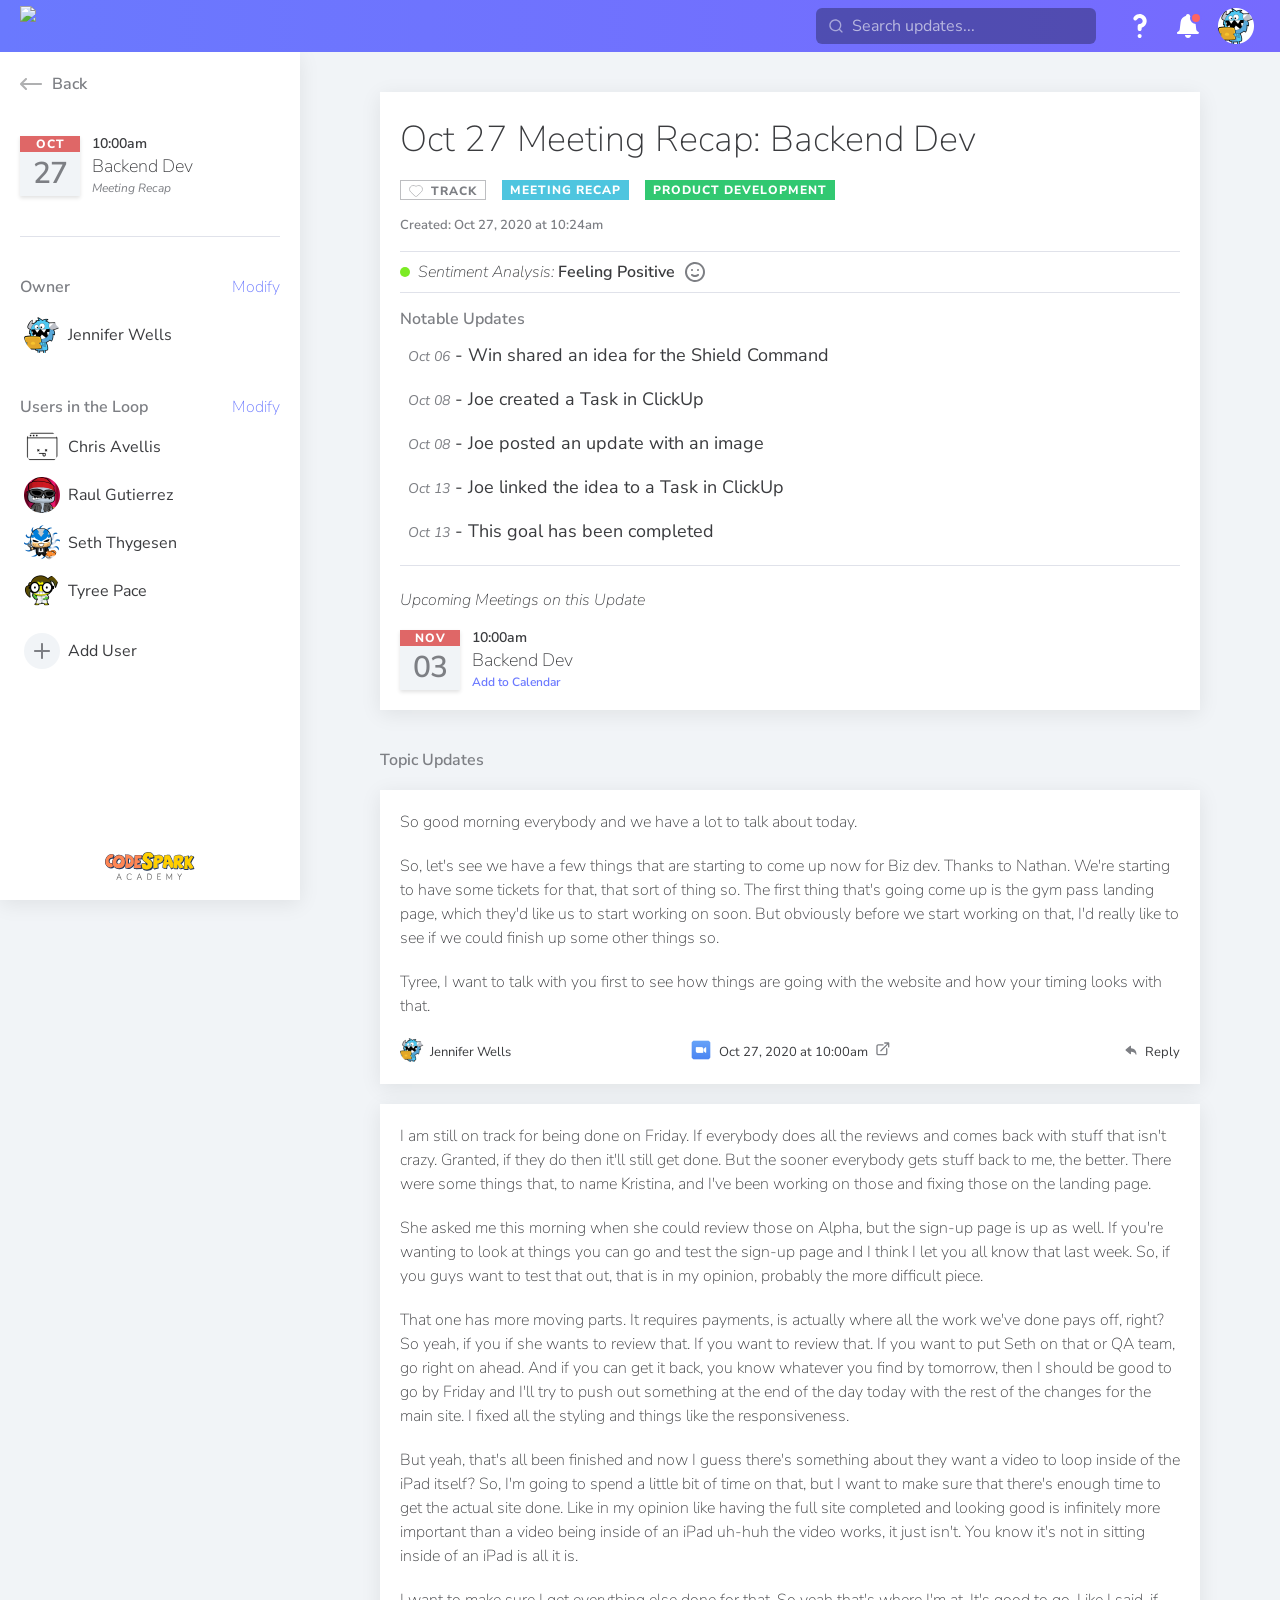
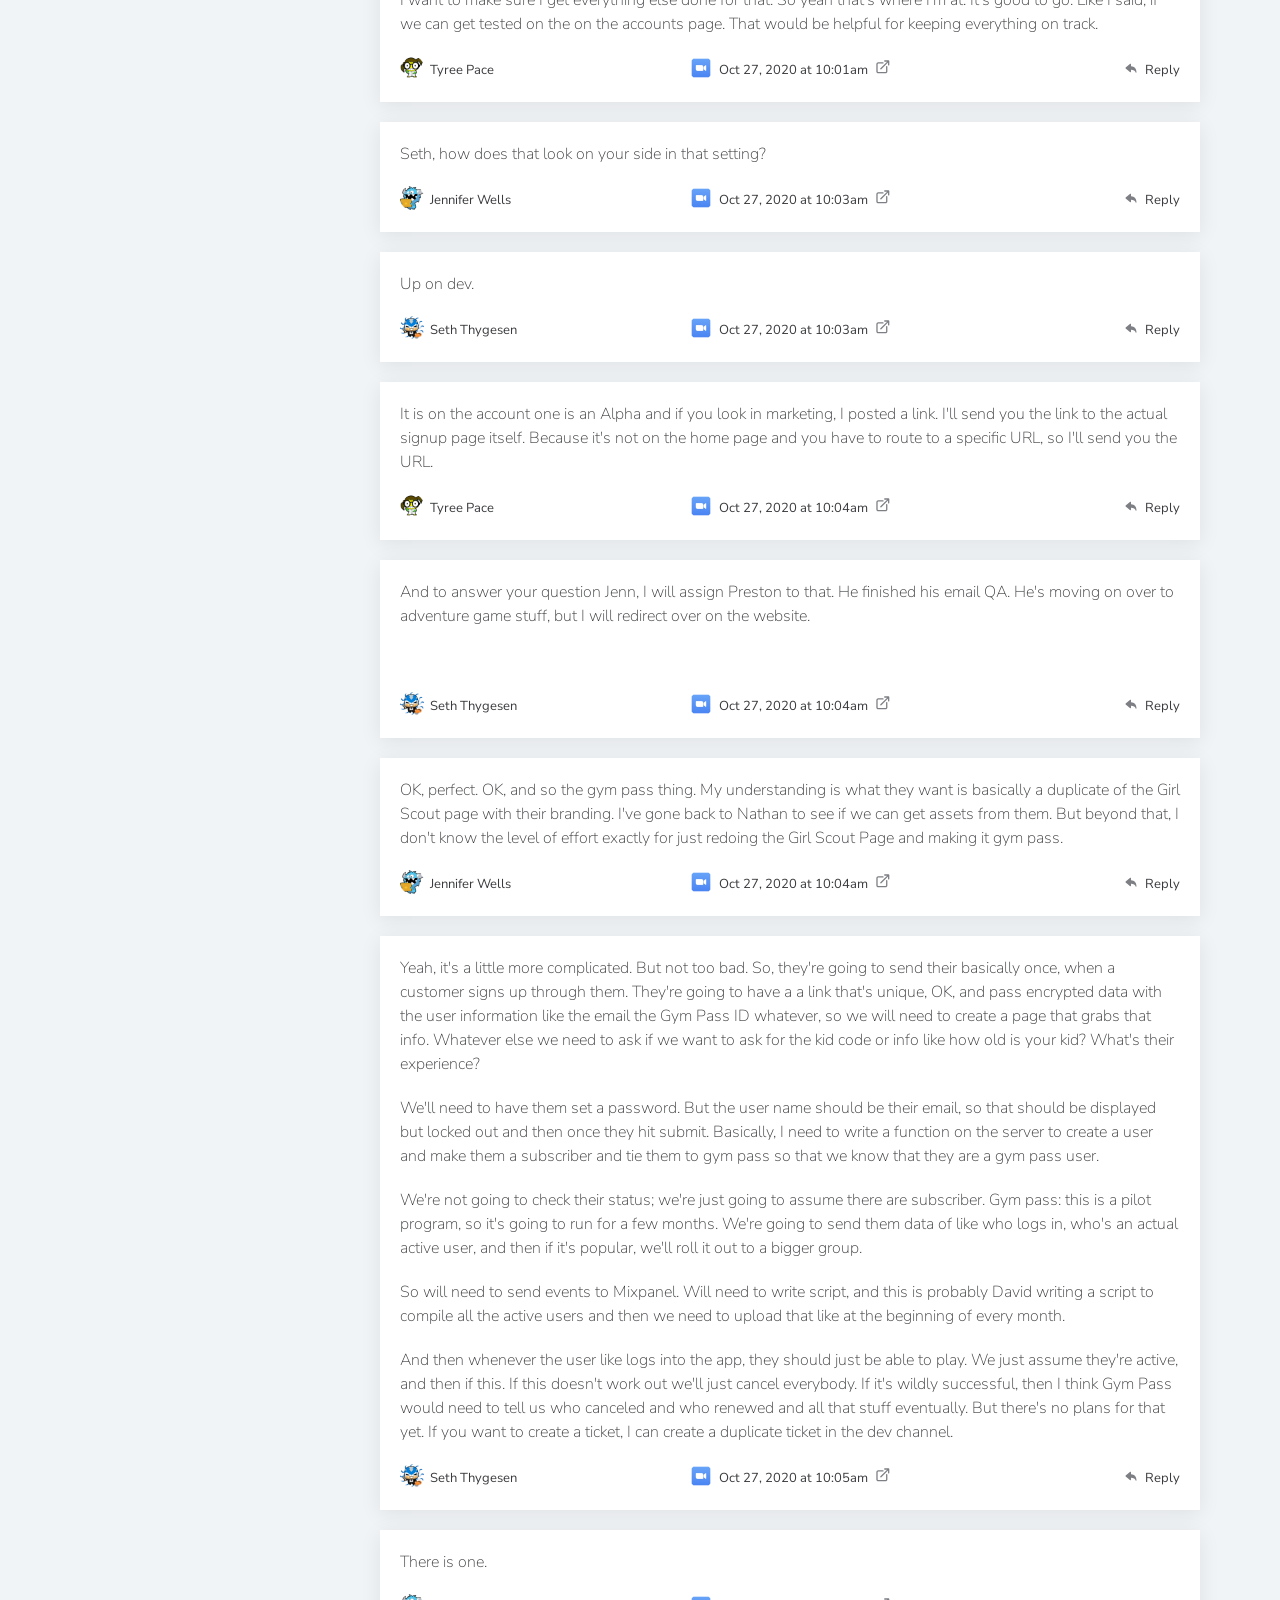
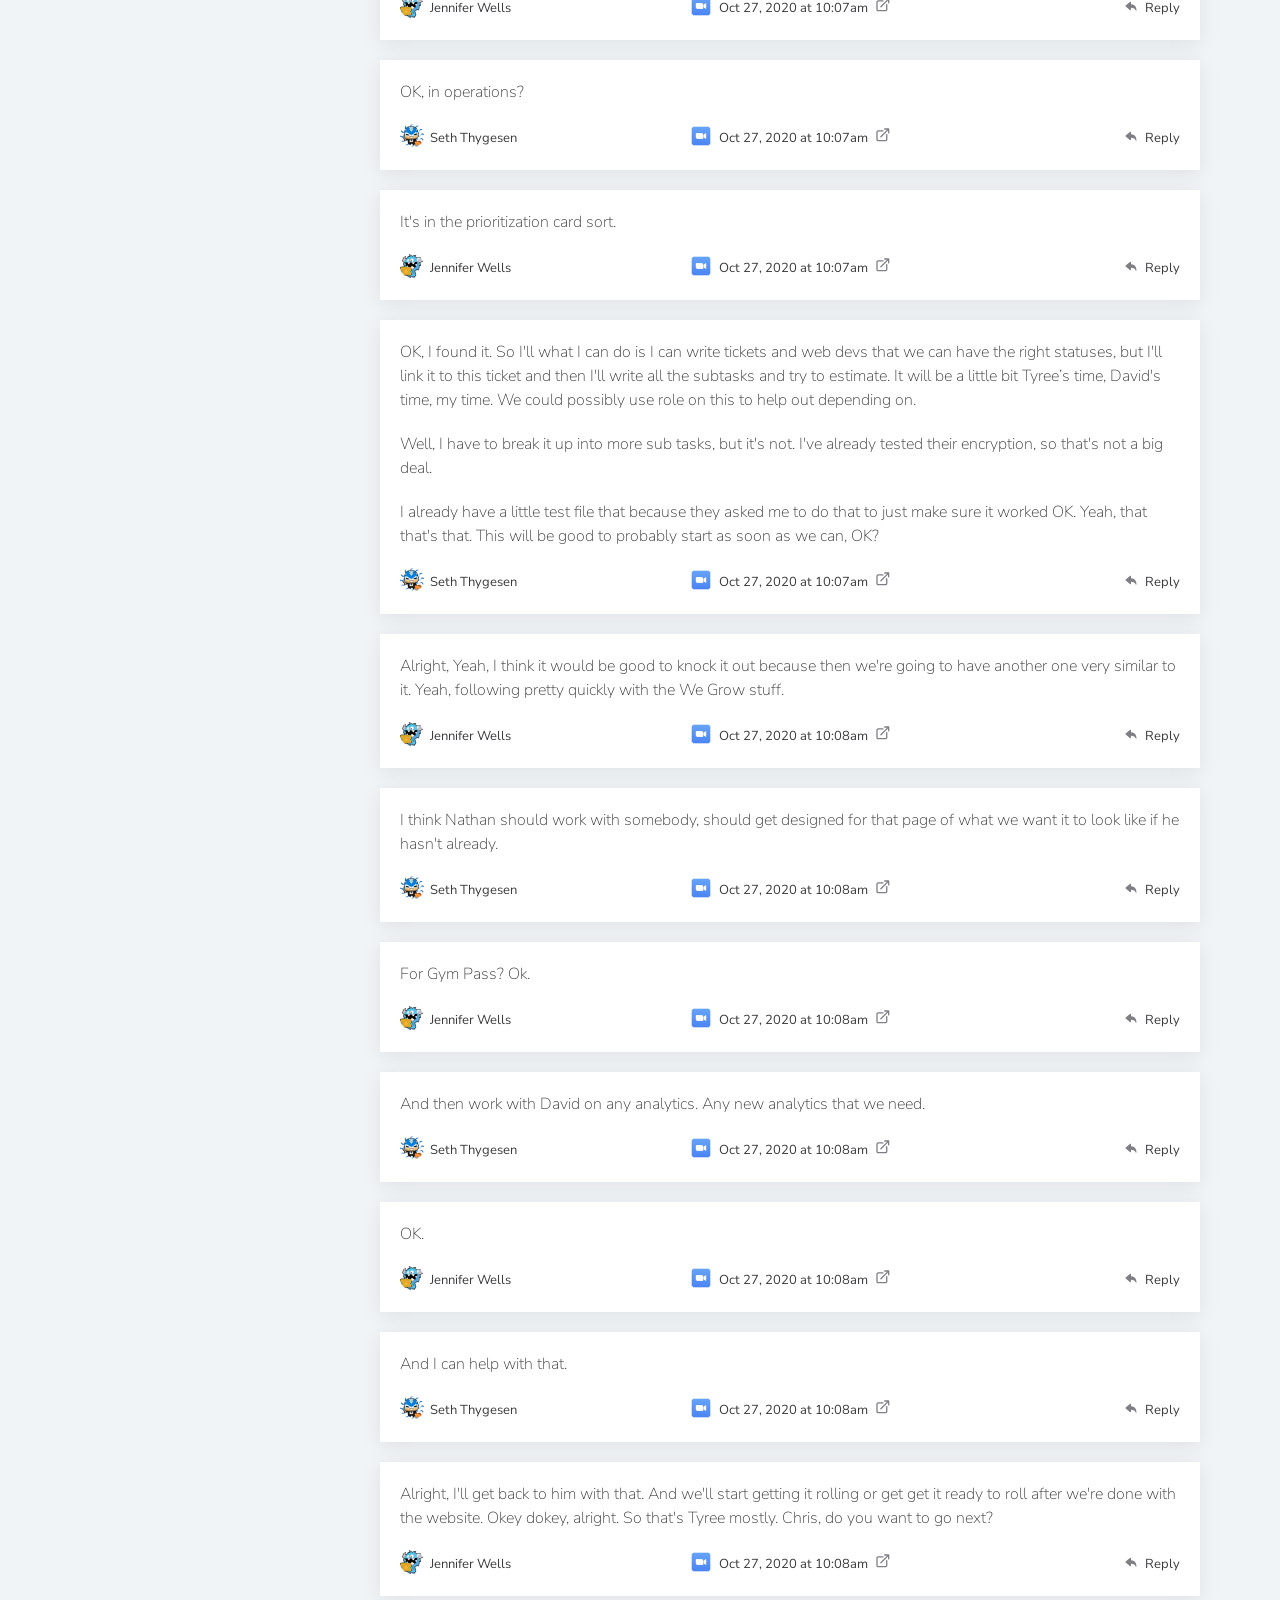
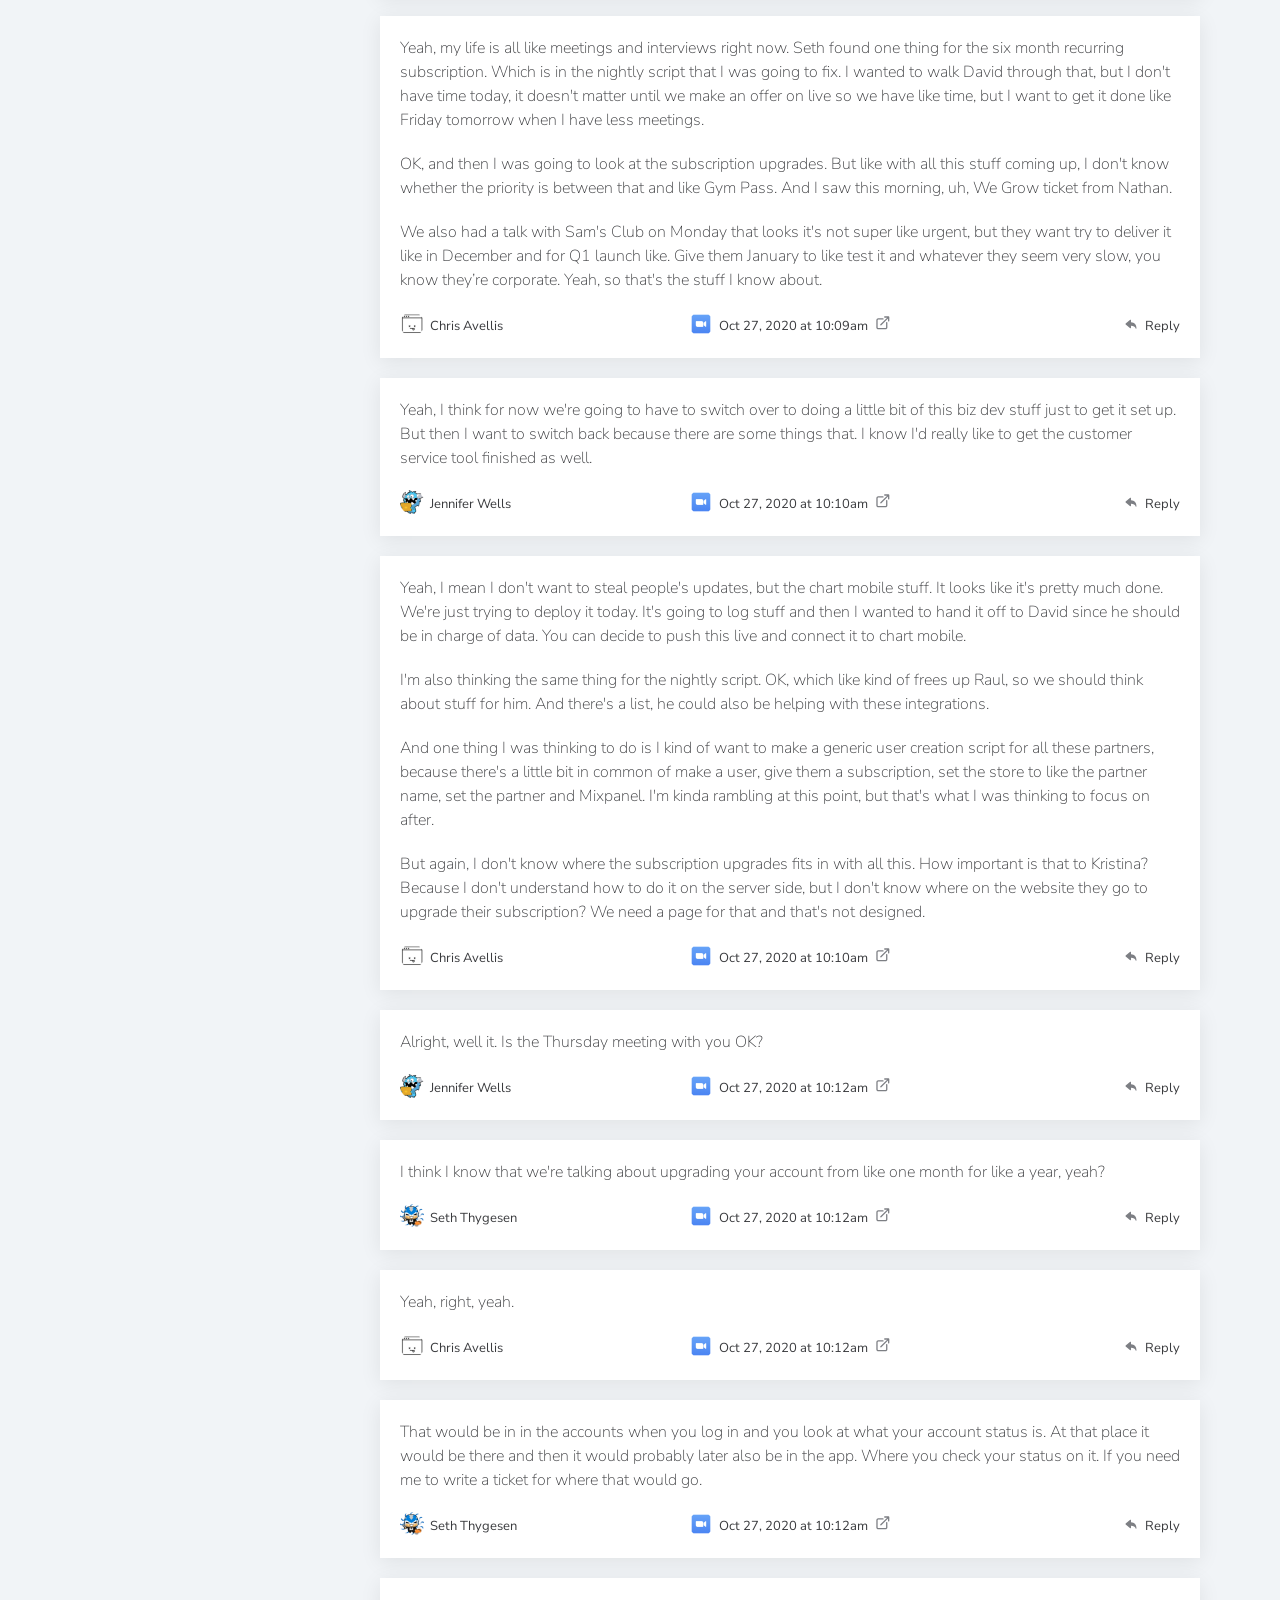
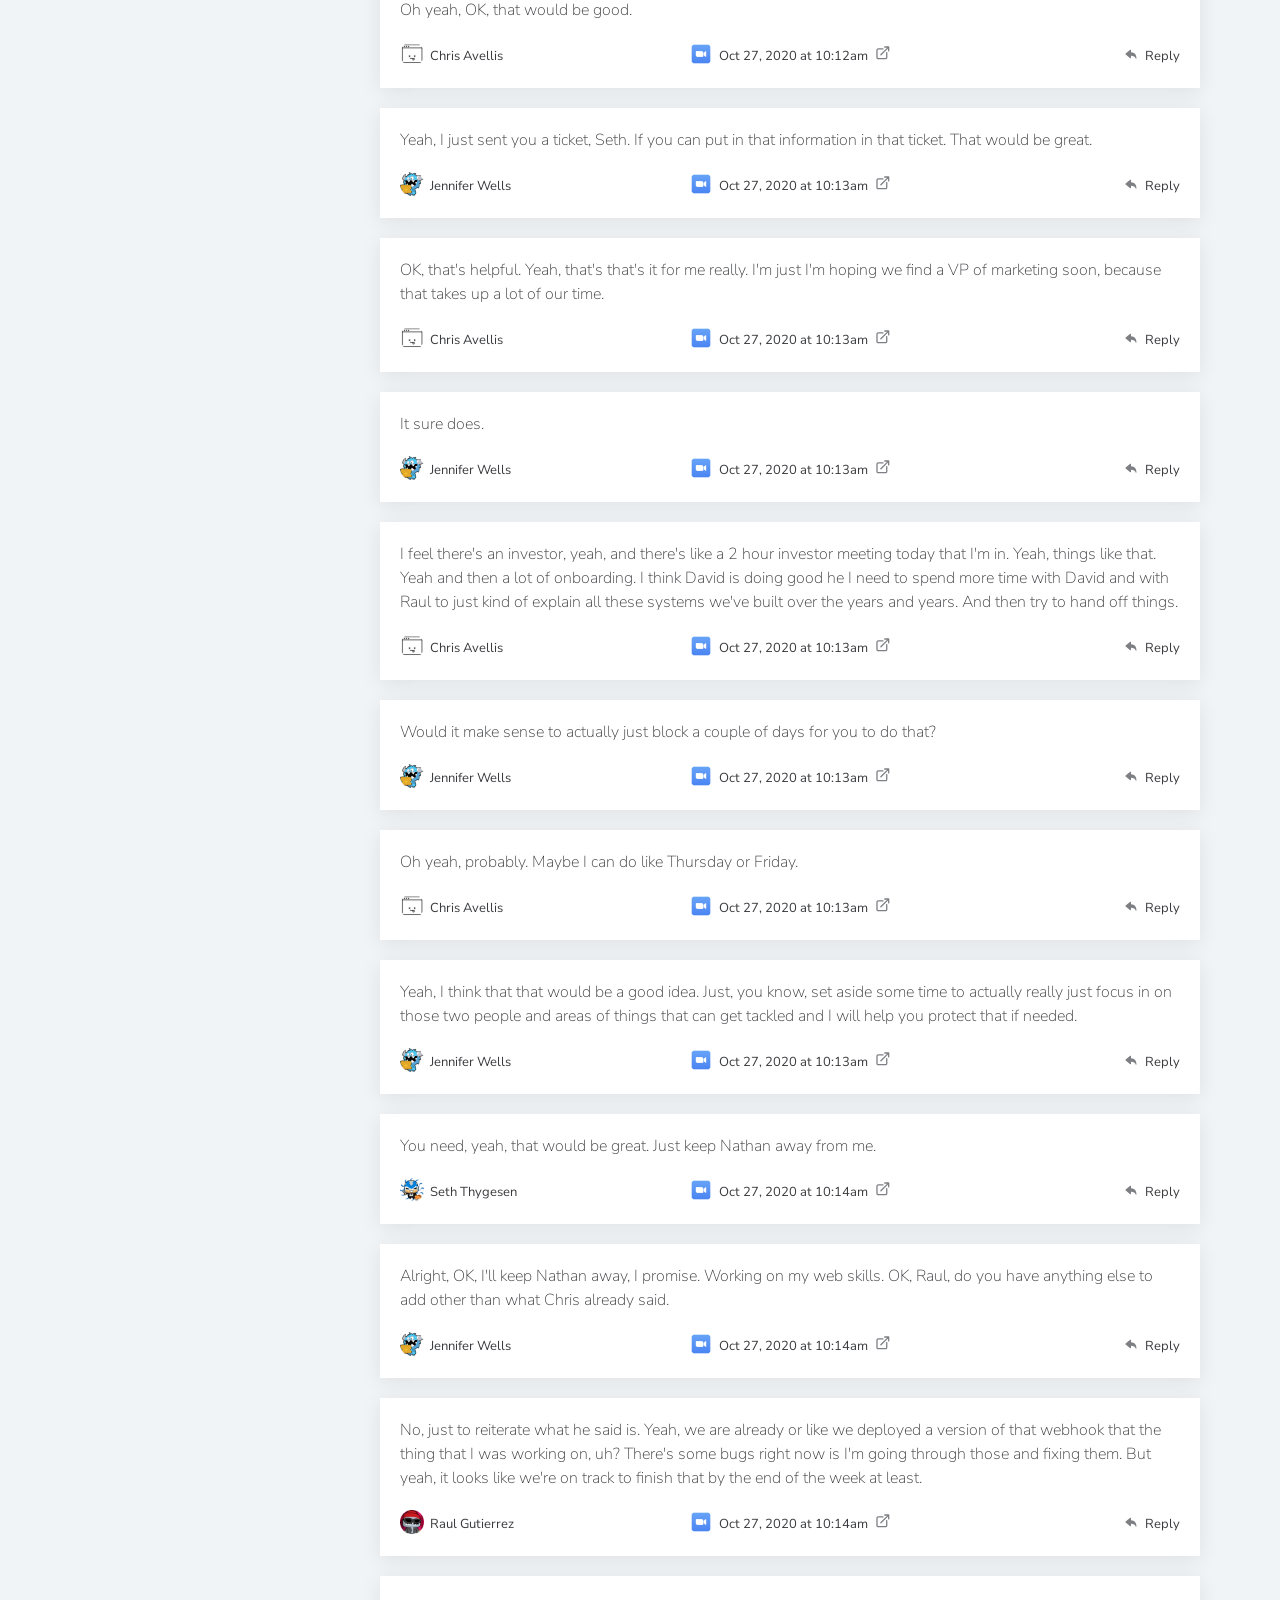
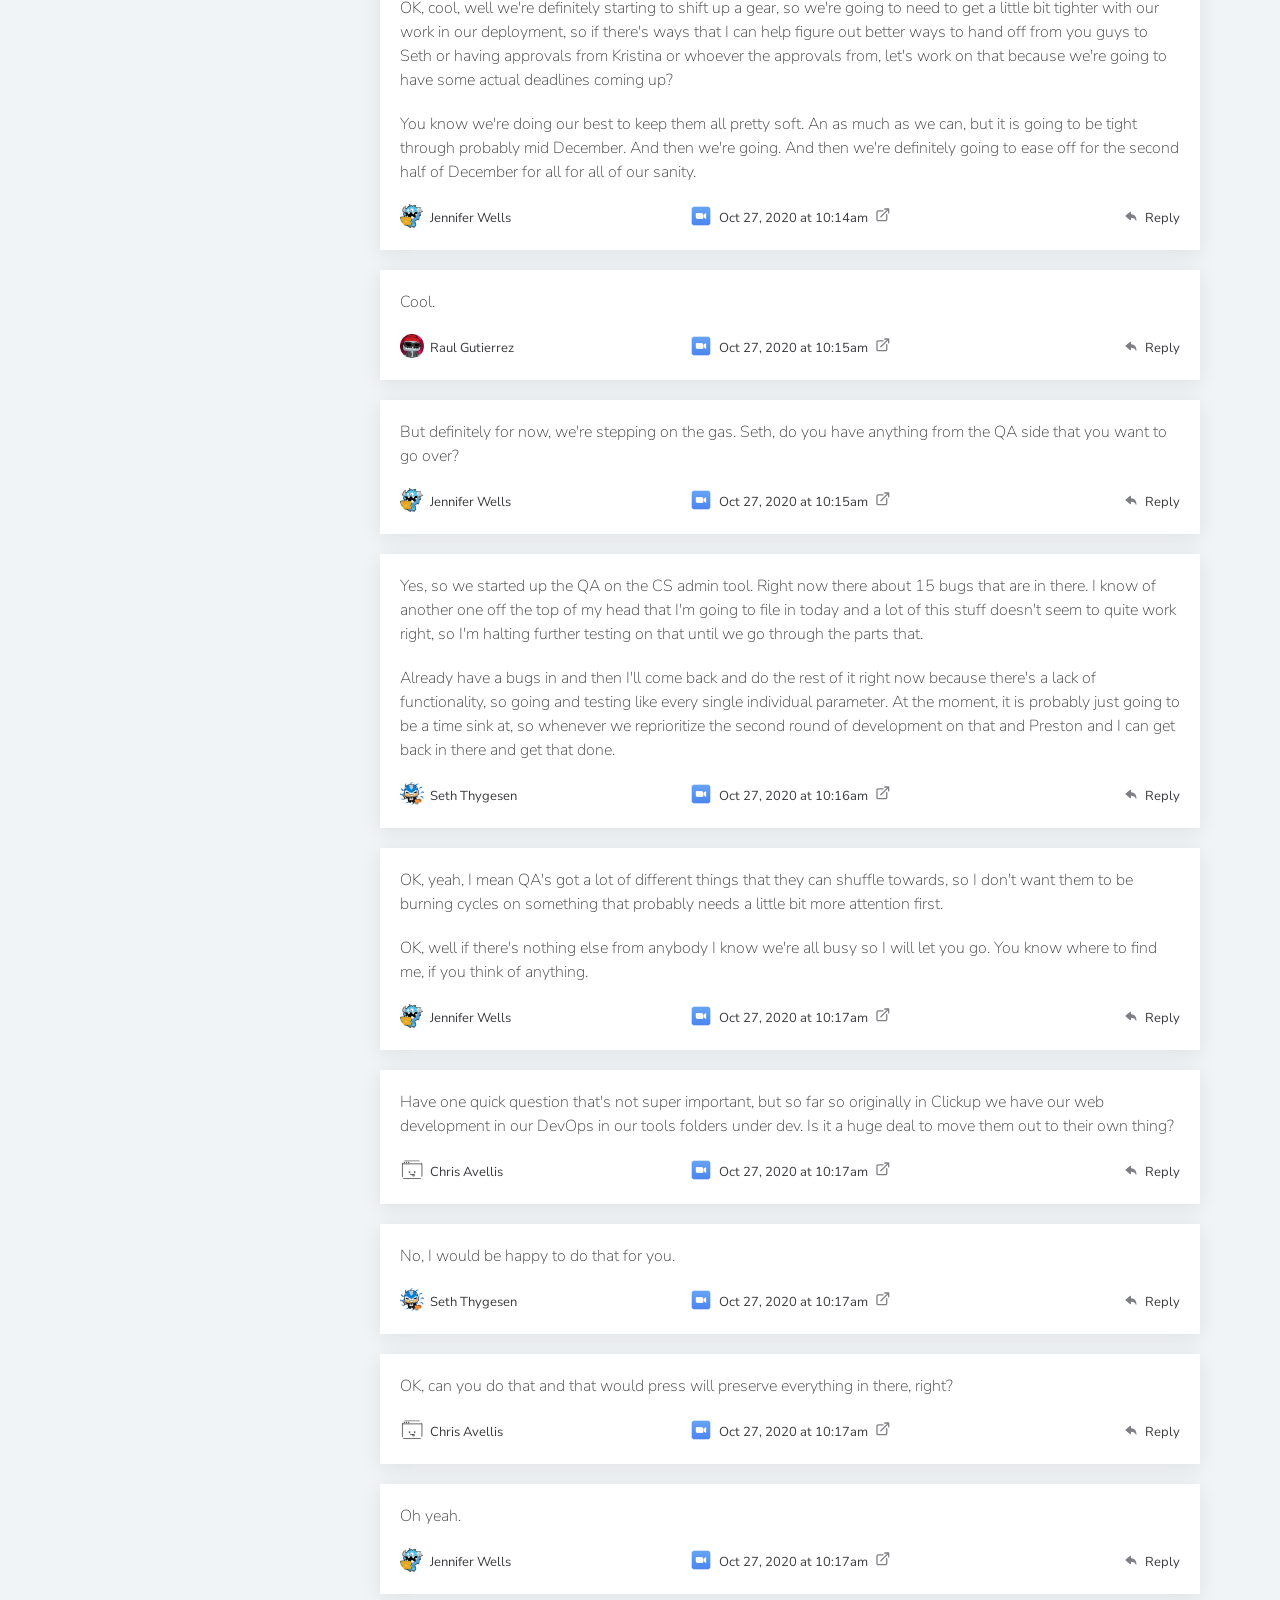
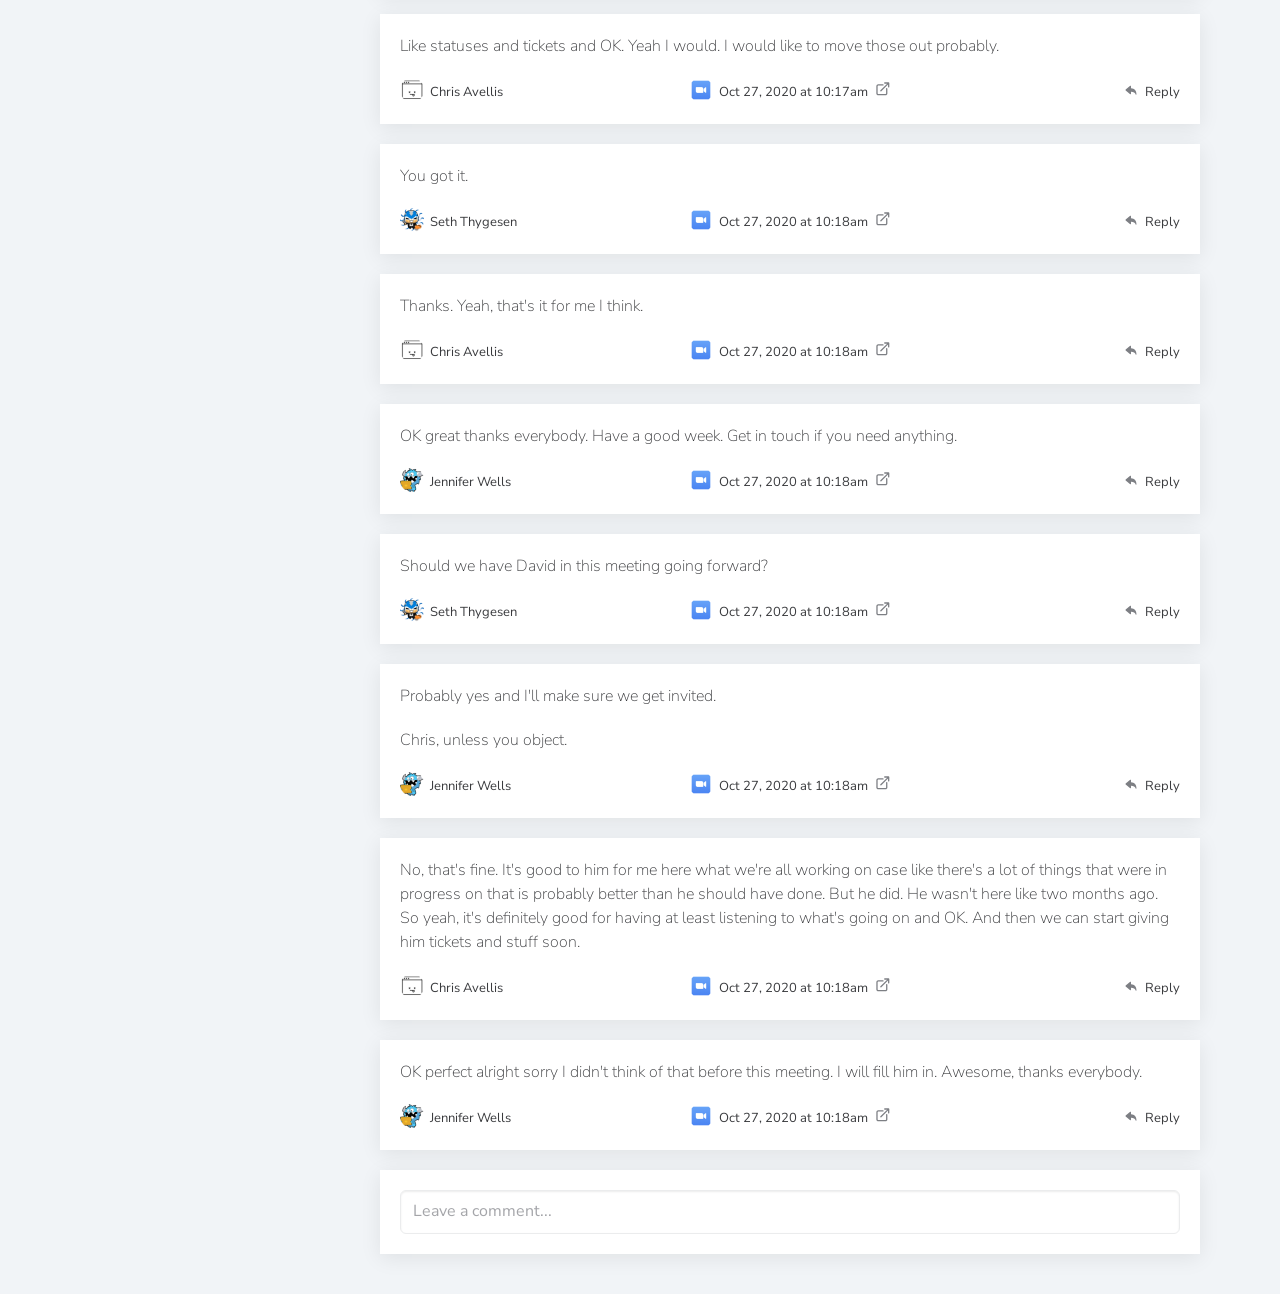
==== index.html @ d69ade89 "Fix index" ====
<!DOCTYPE html>
<html>
<head>
	<title>Update.AI</title>
	<link href="https://fonts.googleapis.com/css2?family=Nunito+Sans:ital,wght@0,200;0,600;0,800;1,200;1,600;1,800&display=swap" rel="stylesheet">
	<link rel="stylesheet" type="text/css" href="base/style.css">
</head>
<body>
	<header class="masthead">
		<img src="assets/images/UpdateAI-logo.svg" class="logo">
		<div>
			<input type="" name="Search" placeholder="Search updates...">
			<ul>
				<li><a href="" title="Help"><img src="assets/images/header-icon-question.svg" alt="Help"></a></li>
				<li><a href="" title="Notifications"><img src="assets/images/header-icon-bell.svg" alt="Notifications"></a></li>
				<li><a href="" title="My Account"><img src="assets/images/avatar-JenniferWells.png" alt="My Account" width="36px"></a></li>
			</ul>
		</div>
	</header>
	<aside class="sidebar">
		<header>
			<a href="" title="Back" class="back-button">Back</a>
			<div class="sidebar-meeting">
				<div class="meeting-date">
					<div class="meeting-month">Oct</div>
					<div class="meeting-day">27</div>
				</div>
				<div class="meeting-details">
					<span>10:00am</span>
					<p>Backend Dev</p>
					<em>Meeting Recap</em>
				</div>
			</div>
		</header>
		<section>
			<h2>Owner <a href="" title="Modify" class="modify">Modify</a></h2>
			<ul>
				<li><a href="" title="View User Profile"><img src="assets/images/avatar-JenniferWells.png">Jennifer Wells</a></li>
			</ul>
		</section>
		<section>
			<h2>Users in the Loop <a href="" title="Modify" class="modify">Modify</a></h2>
			<ul>
				<li><a href="" title="View User Profile"><img src="assets/images/avatar-ChrisAvellis.png">Chris Avellis</a></li>
				<li><a href="" title="View User Profile"><img src="assets/images/avatar-RaulGutierrez.png">Raul Gutierrez</a></li>
				<li><a href="" title="View User Profile"><img src="assets/images/avatar-SethThygesen.png">Seth Thygesen</a></li>
				<li><a href="" title="View User Profile"><img src="assets/images/avatar-TyreePace.png">Tyree Pace</a></li>
				<li><a href="" title="Add User" class="add-user"><img src="assets/images/icon-addUser.svg">Add User</a></li>
			</ul>
		</section>
		<img src="assets/images/logo-codespark.svg" class="branding">
	</aside>
	<content class="body">
		<section class="summary">
			<h1>Oct 27 Meeting Recap: Backend Dev</h1>
			<ul class="tags">
				<li><a href="" class="tag-track" title="Track this Update">Track</a></li>
				<li><a href="" class="tag-recap" title="Meeting Recap">Meeting Recap</a></li>
				<li><a href="" class="tag-product" title="Product Development">Product Development</a></li>
			</ul>
			<div class="post-time">
				<ul>
					<li>Created: Oct 27, 2020 at 10:24am</li>
				</ul>
			</div>
			<div class="sentiment">
				<p class="sentiment-positive"><em>Sentiment Analysis:</em> Feeling Positive <img src="assets/images/icon-positive.svg" alt="Positive"></p>
			</div>
			<ol class="summarized-list">
				<h2>Notable Updates</h2>
				<li><a href="" title="Jump to Update"><em>Oct 06</em> - Win shared an idea for the Shield Command</a></li>
				<li><a href="" title="Jump to Update"><em>Oct 08</em> - Joe created a Task in ClickUp</a></li>
				<li><a href="" title="Jump to Update"><em>Oct 08</em> - Joe posted an update with an image</a></li>
				<li><a href="" title="Jump to Update"><em>Oct 13</em> - Joe linked the idea to a Task in ClickUp</a></li>
				<li><a href="" title="Jump to Update"><em>Oct 13</em> - This goal has been completed</a></li>
			</ol>
			<div class="meetings">
				<h4>Upcoming Meetings on this Update</h4>
				<ol>
					<li>
						<div class="meeting-date">
							<div class="meeting-month">Nov</div>
							<div class="meeting-day">03</div>
						</div>
						<div class="meeting-details">
							<span>10:00am</span>
							<p>Backend Dev</p>
							<a href="" title="Add to Calendar">Add to Calendar</a>
						</div>
					</li>
				</ol>
			</div>
		</section>
		<section class="updates">
			<h2>Topic Updates</h2>
			<ol>
				<li>
					<p>So good morning everybody and we have a lot to talk about today.</p>
					<p>So, let's see we have a few things that are starting to come up now for Biz dev. Thanks to Nathan.  We're starting to have some tickets for that, that sort of thing so. The first thing that's going come up is the gym pass landing page, which they'd like us to start working on soon. But obviously before we start working on that, I'd really like to see if we could finish up some other things so.</p>
					<p>Tyree, I want to talk with you first to see how things are going with the website and how your timing looks with that.</p>
					<footer>
						<div class="left"><a href="" title="View Profile"><span class="footer-logo"><img src="assets/images/avatar-JenniferWells.png" alt="Avatar"></span>Jennifer Wells </a></div>
						<div class="center"><a href="" title="View Post" class="integration"><span class="footer-logo"><img src="assets/images/logo-zoom.png" alt="Zoom"></span>Oct 27, 2020 at 10:00am</a></div>
						<div class="right"><a href="" title="Reply to this Post"><span class="footer-logo"><img src="assets/images/icon-reply.svg"></span>Reply</a></div>
					</footer>
				</li>
				<li>
					<p>I am still on track for being done on Friday. If everybody does all the reviews and comes back with stuff that isn't crazy. Granted, if they do then it'll still get done. But the sooner everybody gets stuff back to me, the better. There were some things that, to name Kristina, and I've been working on those and fixing those on the landing page. </p>
					<p>She asked me this morning when she could review those on Alpha, but the sign-up page is up as well. If you're wanting to look at things you can go and test the sign-up page and I think I let you all know that last week. So, if you guys want to test that out, that is in my opinion, probably the more difficult piece.</p>
					<p>That one has more moving parts. It requires payments, is actually where all the work we've done pays off, right? So yeah, if you if she wants to review that. If you want to review that. If you want to put Seth on that or QA team, go right on ahead. And if you can get it back, you know whatever you find by tomorrow, then I should be good to go by Friday and I'll try to push out something at the end of the day today with the rest of the changes for the main site. I fixed all the styling and things like the responsiveness.</p>
					<p>But yeah, that's all been finished and now I guess there's something about they want a video to loop inside of the iPad itself? So, I'm going to spend a little bit of time on that, but I want to make sure that there's enough time to get the actual site done. Like in my opinion like having the full site completed and looking good is infinitely more important than a video being inside of an iPad uh-huh the video works, it just isn't. You know it's not in sitting inside of an iPad is all it is.</p>
					<p>I want to make sure I get everything else done for that. So yeah that's where I'm at. It's good to go. Like I said, if we can get tested on the on the accounts page. That would be helpful for keeping everything on track.</p>
					<footer>
						<div class="left"><a href="" title="View Profile"><span class="footer-logo"><img src="assets/images/avatar-TyreePace.png" alt="Avatar"></span>Tyree Pace</a></div>
						<div class="center"><a href="" title="View Post" class="integration"><span class="footer-logo"><img src="assets/images/logo-zoom.png" alt="Zoom"></span>Oct 27, 2020 at 10:01am</a></div>
						<div class="right"><a href="" title="Reply to this Post"><span class="footer-logo"><img src="assets/images/icon-reply.svg"></span>Reply</a></div>
					</footer>
				</li>
				<li>
					<p>Seth, how does that look on your side in that setting?</p>
					<footer>
						<div class="left"><a href="" title="View Profile"><span class="footer-logo"><img src="assets/images/avatar-JenniferWells.png" alt="Avatar"></span>Jennifer Wells</a></div>
						<div class="center"><a href="" title="View Post" class="integration"><span class="footer-logo"><img src="assets/images/logo-zoom.png" alt="Zoom"></span>Oct 27, 2020 at 10:03am</a></div>
						<div class="right"><a href="" title="Reply to this Post"><span class="footer-logo"><img src="assets/images/icon-reply.svg"></span>Reply</a></div>
					</footer>
				</li>
				<li>
					<p>Up on dev.</p>
					<footer>
						<div class="left"><a href="" title="View Profile"><span class="footer-logo"><img src="assets/images/avatar-SethThygesen.png" alt="Avatar"></span>Seth Thygesen</a></div>
						<div class="center"><a href="" title="View Post" class="integration"><span class="footer-logo"><img src="assets/images/logo-zoom.png" alt="Zoom"></span>Oct 27, 2020 at 10:03am</a></div>
						<div class="right"><a href="" title="Reply to this Post"><span class="footer-logo"><img src="assets/images/icon-reply.svg"></span>Reply</a></div>
					</footer>
				</li>
				<li>
					<p>It is on the account one is an Alpha and if you look in marketing, I posted a link. I'll send you the link to the actual signup page itself. Because it's not on the home page and you have to route to a specific URL, so I'll send you the URL.</p>
					<footer>
						<div class="left"><a href="" title="View Profile"><span class="footer-logo"><img src="assets/images/avatar-TyreePace.png" alt="Avatar"></span>Tyree Pace</a></div>
						<div class="center"><a href="" title="View Post" class="integration"><span class="footer-logo"><img src="assets/images/logo-zoom.png" alt="Zoom"></span>Oct 27, 2020 at 10:04am</a></div>
						<div class="right"><a href="" title="Reply to this Post"><span class="footer-logo"><img src="assets/images/icon-reply.svg"></span>Reply</a></div>
					</footer>
				</li>
				<li>
					<p>And to answer your question Jenn, I will assign Preston to that. He finished his email QA. He's moving on over to adventure game stuff, but I will redirect over on the website.</p>
					<p><a href="" title="Enlarge Image"><img src=""></a></p>
					<footer>
						<div class="left"><a href="" title="View Profile"><span class="footer-logo"><img src="assets/images/avatar-SethThygesen.png" alt="Avatar"></span>Seth Thygesen</a></div>
						<div class="center"><a href="" title="View Post" class="integration"><span class="footer-logo"><img src="assets/images/logo-zoom.png" alt="Zoom"></span>Oct 27, 2020 at 10:04am</a></div>
						<div class="right"><a href="" title="Reply to this Post"><span class="footer-logo"><img src="assets/images/icon-reply.svg"></span>Reply</a></div>
					</footer>
				</li>
				<li>
					<p>OK, perfect. OK, and so the gym pass thing. My understanding is what they want is basically a duplicate of the Girl Scout page with their branding. I've gone back to Nathan to see if we can get assets from them. But beyond that, I don't know the level of effort exactly for just redoing the Girl Scout Page and making it gym pass.</p>
					<footer>
						<div class="left"><a href="" title="View Profile"><span class="footer-logo"><img src="assets/images/avatar-JenniferWells.png" alt="Avatar"></span>Jennifer Wells</a></div>
						<div class="center"><a href="" title="View Post" class="integration"><span class="footer-logo"><img src="assets/images/logo-zoom.png" alt="Zoom"></span>Oct 27, 2020 at 10:04am</a></div>
						<div class="right"><a href="" title="Reply to this Post"><span class="footer-logo"><img src="assets/images/icon-reply.svg"></span>Reply</a></div>
					</footer>
				</li>
				<li>
					<p>Yeah, it's a little more complicated. But not too bad. So, they're going to send their basically once, when a customer signs up through them. They're going to have a a link that's unique, OK, and pass encrypted data with the user information like the email the Gym Pass ID whatever, so we will need to create a page that grabs that info. Whatever else we need to ask if we want to ask for the kid code or info like how old is your kid? What's their experience?</p>
					<p>We'll need to have them set a password. But the user name should be their email, so that should be displayed but locked out and then once they hit submit. Basically, I need to write a function on the server to create a user and make them a subscriber and tie them to gym pass so that we know that they are a gym pass user.</p>
					<p>We're not going to check their status; we're just going to assume there are subscriber. Gym pass: this is a pilot program, so it's going to run for a few months. We're going to send them data of like who logs in, who's an actual active user, and then if it's popular, we'll roll it out to a bigger group.</p>
					<p>So will need to send events to Mixpanel. Will need to write script, and this is probably David writing a script to compile all the active users and then we need to upload that like at the beginning of every month.</p>
					<p>And then whenever the user like logs into the app, they should just be able to play. We just assume they're active, and then if this. If this doesn't work out we'll just cancel everybody. If it's wildly successful, then I think Gym Pass would need to tell us who canceled and who renewed and all that stuff eventually. But there's no plans for that yet. If you want to create a ticket, I can create a duplicate ticket in the dev channel.</p>
					<footer>
						<div class="left"><a href="" title="View Profile"><span class="footer-logo"><img src="assets/images/avatar-SethThygesen.png" alt="Avatar"></span>Seth Thygesen</a></div>
						<div class="center"><a href="" title="View Post" class="integration"><span class="footer-logo"><img src="assets/images/logo-zoom.png" alt="Zoom"></span>Oct 27, 2020 at 10:05am</a></div>
						<div class="right"><a href="" title="Reply to this Post"><span class="footer-logo"><img src="assets/images/icon-reply.svg"></span>Reply</a></div>
					</footer>
				</li>
				<li>
					<p>There is one.</p>
					<footer>
						<div class="left"><a href="" title="View Profile"><span class="footer-logo"><img src="assets/images/avatar-JenniferWells.png" alt="Avatar"></span>Jennifer Wells</a></div>
						<div class="center"><a href="" title="View Post" class="integration"><span class="footer-logo"><img src="assets/images/logo-zoom.png" alt="Zoom"></span>Oct 27, 2020 at 10:07am</a></div>
						<div class="right"><a href="" title="Reply to this Post"><span class="footer-logo"><img src="assets/images/icon-reply.svg"></span>Reply</a></div>
					</footer>
				</li>
				<li>
					<p>OK, in operations?</p>
					<footer>
						<div class="left"><a href="" title="View Profile"><span class="footer-logo"><img src="assets/images/avatar-SethThygesen.png" alt="Avatar"></span>Seth Thygesen</a></div>
						<div class="center"><a href="" title="View Post" class="integration"><span class="footer-logo"><img src="assets/images/logo-zoom.png" alt="Zoom"></span>Oct 27, 2020 at 10:07am</a></div>
						<div class="right"><a href="" title="Reply to this Post"><span class="footer-logo"><img src="assets/images/icon-reply.svg"></span>Reply</a></div>
					</footer>
				</li>
				<li>
					<p>It's in the prioritization card sort.</p>
					<footer>
						<div class="left"><a href="" title="View Profile"><span class="footer-logo"><img src="assets/images/avatar-JenniferWells.png" alt="Avatar"></span>Jennifer Wells</a></div>
						<div class="center"><a href="" title="View Post" class="integration"><span class="footer-logo"><img src="assets/images/logo-zoom.png" alt="Zoom"></span>Oct 27, 2020 at 10:07am</a></div>
						<div class="right"><a href="" title="Reply to this Post"><span class="footer-logo"><img src="assets/images/icon-reply.svg"></span>Reply</a></div>
					</footer>
				</li>
				<li>
					<p>OK, I found it. So I'll what I can do is I can write tickets and web devs that we can have the right statuses, but I'll link it to this ticket and then I'll write all the subtasks and try to estimate. It will be a little bit Tyree’s time, David's time, my time. We could possibly use role on this to help out depending on.</p>
					<p>Well, I have to break it up into more sub tasks, but it's not. I've already tested their encryption, so that's not a big deal.</p>
					<p>I already have a little test file that because they asked me to do that to just make sure it worked OK. Yeah, that that's that. This will be good to probably start as soon as we can, OK?</p>
					<footer>
						<div class="left"><a href="" title="View Profile"><span class="footer-logo"><img src="assets/images/avatar-SethThygesen.png" alt="Avatar"></span>Seth Thygesen</a></div>
						<div class="center"><a href="" title="View Post" class="integration"><span class="footer-logo"><img src="assets/images/logo-zoom.png" alt="Zoom"></span>Oct 27, 2020 at 10:07am</a></div>
						<div class="right"><a href="" title="Reply to this Post"><span class="footer-logo"><img src="assets/images/icon-reply.svg"></span>Reply</a></div>
					</footer>
				</li>
				<li>
					<p>Alright, Yeah, I think it would be good to knock it out because then we're going to have another one very similar to it. Yeah, following pretty quickly with the We Grow stuff.</p>
					<footer>
						<div class="left"><a href="" title="View Profile"><span class="footer-logo"><img src="assets/images/avatar-JenniferWells.png" alt="Avatar"></span>Jennifer Wells</a></div>
						<div class="center"><a href="" title="View Post" class="integration"><span class="footer-logo"><img src="assets/images/logo-zoom.png" alt="Zoom"></span>Oct 27, 2020 at 10:08am</a></div>
						<div class="right"><a href="" title="Reply to this Post"><span class="footer-logo"><img src="assets/images/icon-reply.svg"></span>Reply</a></div>
					</footer>
				</li>
				<li>
					<p>I think Nathan should work with somebody, should get designed for that page of what we want it to look like if he hasn't already.</p>
					<footer>
						<div class="left"><a href="" title="View Profile"><span class="footer-logo"><img src="assets/images/avatar-SethThygesen.png" alt="Avatar"></span>Seth Thygesen</a></div>
						<div class="center"><a href="" title="View Post" class="integration"><span class="footer-logo"><img src="assets/images/logo-zoom.png" alt="Zoom"></span>Oct 27, 2020 at 10:08am</a></div>
						<div class="right"><a href="" title="Reply to this Post"><span class="footer-logo"><img src="assets/images/icon-reply.svg"></span>Reply</a></div>
					</footer>
				</li>
				<li>
					<p>For Gym Pass? Ok.</p>
					<footer>
						<div class="left"><a href="" title="View Profile"><span class="footer-logo"><img src="assets/images/avatar-JenniferWells.png" alt="Avatar"></span>Jennifer Wells</a></div>
						<div class="center"><a href="" title="View Post" class="integration"><span class="footer-logo"><img src="assets/images/logo-zoom.png" alt="Zoom"></span>Oct 27, 2020 at 10:08am</a></div>
						<div class="right"><a href="" title="Reply to this Post"><span class="footer-logo"><img src="assets/images/icon-reply.svg"></span>Reply</a></div>
					</footer>
				</li>
				<li>
					<p>And then work with David on any analytics. Any new analytics that we need.</p>
					<footer>
						<div class="left"><a href="" title="View Profile"><span class="footer-logo"><img src="assets/images/avatar-SethThygesen.png" alt="Avatar"></span>Seth Thygesen</a></div>
						<div class="center"><a href="" title="View Post" class="integration"><span class="footer-logo"><img src="assets/images/logo-zoom.png" alt="Zoom"></span>Oct 27, 2020 at 10:08am</a></div>
						<div class="right"><a href="" title="Reply to this Post"><span class="footer-logo"><img src="assets/images/icon-reply.svg"></span>Reply</a></div>
					</footer>
				</li>
				<li>
					<p>OK.</p>
					<footer>
						<div class="left"><a href="" title="View Profile"><span class="footer-logo"><img src="assets/images/avatar-JenniferWells.png" alt="Avatar"></span>Jennifer Wells</a></div>
						<div class="center"><a href="" title="View Post" class="integration"><span class="footer-logo"><img src="assets/images/logo-zoom.png" alt="Zoom"></span>Oct 27, 2020 at 10:08am</a></div>
						<div class="right"><a href="" title="Reply to this Post"><span class="footer-logo"><img src="assets/images/icon-reply.svg"></span>Reply</a></div>
					</footer>
				</li>
				<li>
					<p>And I can help with that.</p>
					<footer>
						<div class="left"><a href="" title="View Profile"><span class="footer-logo"><img src="assets/images/avatar-SethThygesen.png" alt="Avatar"></span>Seth Thygesen</a></div>
						<div class="center"><a href="" title="View Post" class="integration"><span class="footer-logo"><img src="assets/images/logo-zoom.png" alt="Zoom"></span>Oct 27, 2020 at 10:08am</a></div>
						<div class="right"><a href="" title="Reply to this Post"><span class="footer-logo"><img src="assets/images/icon-reply.svg"></span>Reply</a></div>
					</footer>
				</li>
				<li>
					<p>Alright, I'll get back to him with that. And we'll start getting it rolling or get get it ready to roll after we're done with the website. Okey dokey, alright. So that's Tyree mostly. Chris, do you want to go next?</p>
					<footer>
						<div class="left"><a href="" title="View Profile"><span class="footer-logo"><img src="assets/images/avatar-JenniferWells.png" alt="Avatar"></span>Jennifer Wells</a></div>
						<div class="center"><a href="" title="View Post" class="integration"><span class="footer-logo"><img src="assets/images/logo-zoom.png" alt="Zoom"></span>Oct 27, 2020 at 10:08am</a></div>
						<div class="right"><a href="" title="Reply to this Post"><span class="footer-logo"><img src="assets/images/icon-reply.svg"></span>Reply</a></div>
					</footer>
				</li>
				<li>
					<p>Yeah, my life is all like meetings and interviews right now. Seth found one thing for the six month recurring subscription. Which is in the nightly script that I was going to fix. I wanted to walk David through that, but I don't have time today, it doesn't matter until we make an offer on live so we have like time, but I want to get it done like Friday tomorrow when I have less meetings.</p>
					<p>OK, and then I was going to look at the subscription upgrades. But like with all this stuff coming up, I don't know whether the priority is between that and like Gym Pass. And I saw this morning, uh, We Grow ticket from Nathan.</p>
					<p>We also had a talk with Sam's Club on Monday that looks it's not super like urgent, but they want try to deliver it like in December and for Q1 launch like. Give them January to like test it and whatever they seem very slow, you know they’re corporate. Yeah, so that's the stuff I know about.</p>
					<footer>
						<div class="left"><a href="" title="View Profile"><span class="footer-logo"><img src="assets/images/avatar-ChrisAvellis.png" alt="Avatar"></span>Chris Avellis</a></div>
						<div class="center"><a href="" title="View Post" class="integration"><span class="footer-logo"><img src="assets/images/logo-zoom.png" alt="Zoom"></span>Oct 27, 2020 at 10:09am</a></div>
						<div class="right"><a href="" title="Reply to this Post"><span class="footer-logo"><img src="assets/images/icon-reply.svg"></span>Reply</a></div>
					</footer>
				</li>
				<li>
					<p>Yeah, I think for now we're going to have to switch over to doing a little bit of this biz dev stuff just to get it set up. But then I want to switch back because there are some things that. I know I'd really like to get the customer service tool finished as well.</p>
					<footer>
						<div class="left"><a href="" title="View Profile"><span class="footer-logo"><img src="assets/images/avatar-JenniferWells.png" alt="Avatar"></span>Jennifer Wells</a></div>
						<div class="center"><a href="" title="View Post" class="integration"><span class="footer-logo"><img src="assets/images/logo-zoom.png" alt="Zoom"></span>Oct 27, 2020 at 10:10am</a></div>
						<div class="right"><a href="" title="Reply to this Post"><span class="footer-logo"><img src="assets/images/icon-reply.svg"></span>Reply</a></div>
					</footer>
				</li>
				<li>
					<p>Yeah, I mean I don't want to steal people's updates, but the chart mobile stuff. It looks like it's pretty much done. We're just trying to deploy it today. It's going to log stuff and then I wanted to hand it off to David since he should be in charge of data. You can decide to push this live and connect it to chart mobile.</p>
					<p>I'm also thinking the same thing for the nightly script. OK, which like kind of frees up Raul, so we should think about stuff for him. And there's a list, he could also be helping with these integrations.</p>
					<p>And one thing I was thinking to do is I kind of want to make a generic user creation script for all these partners, because there's a little bit in common of make a user, give them a subscription, set the store to like the partner name, set the partner and Mixpanel. I'm kinda rambling at this point, but that's what I was thinking to focus on after.</p>
					<p>But again, I don't know where the subscription upgrades fits in with all this. How important is that to Kristina? Because I don't understand how to do it on the server side, but I don't know where on the website they go to upgrade their subscription? We need a page for that and that's not designed.</p>
					<footer>
						<div class="left"><a href="" title="View Profile"><span class="footer-logo"><img src="assets/images/avatar-ChrisAvellis.png" alt="Avatar"></span>Chris Avellis</a></div>
						<div class="center"><a href="" title="View Post" class="integration"><span class="footer-logo"><img src="assets/images/logo-zoom.png" alt="Zoom"></span>Oct 27, 2020 at 10:10am</a></div>
						<div class="right"><a href="" title="Reply to this Post"><span class="footer-logo"><img src="assets/images/icon-reply.svg"></span>Reply</a></div>
					</footer>
				</li>
				<li>
					<p>Alright, well it. Is the Thursday meeting with you OK?</p>
					<footer>
						<div class="left"><a href="" title="View Profile"><span class="footer-logo"><img src="assets/images/avatar-JenniferWells.png" alt="Avatar"></span>Jennifer Wells</a></div>
						<div class="center"><a href="" title="View Post" class="integration"><span class="footer-logo"><img src="assets/images/logo-zoom.png" alt="Zoom"></span>Oct 27, 2020 at 10:12am</a></div>
						<div class="right"><a href="" title="Reply to this Post"><span class="footer-logo"><img src="assets/images/icon-reply.svg"></span>Reply</a></div>
					</footer>
				</li>
				<li>
					<p>I think I know that we're talking about upgrading your account from like one month for like a year, yeah?</p>
					<footer>
						<div class="left"><a href="" title="View Profile"><span class="footer-logo"><img src="assets/images/avatar-SethThygesen.png" alt="Avatar"></span>Seth Thygesen</a></div>
						<div class="center"><a href="" title="View Post" class="integration"><span class="footer-logo"><img src="assets/images/logo-zoom.png" alt="Zoom"></span>Oct 27, 2020 at 10:12am</a></div>
						<div class="right"><a href="" title="Reply to this Post"><span class="footer-logo"><img src="assets/images/icon-reply.svg"></span>Reply</a></div>
					</footer>
				</li>
				<li>
					<p>Yeah, right, yeah.</p>
					<footer>
						<div class="left"><a href="" title="View Profile"><span class="footer-logo"><img src="assets/images/avatar-ChrisAvellis.png" alt="Avatar"></span>Chris Avellis</a></div>
						<div class="center"><a href="" title="View Post" class="integration"><span class="footer-logo"><img src="assets/images/logo-zoom.png" alt="Zoom"></span>Oct 27, 2020 at 10:12am</a></div>
						<div class="right"><a href="" title="Reply to this Post"><span class="footer-logo"><img src="assets/images/icon-reply.svg"></span>Reply</a></div>
					</footer>
				</li>
				<li>
					<p>That would be in in the accounts when you log in and you look at what your account status is. At that place it would be there and then it would probably later also be in the app. Where you check your status on it. If you need me to write a ticket for where that would go.</p>
					<footer>
						<div class="left"><a href="" title="View Profile"><span class="footer-logo"><img src="assets/images/avatar-SethThygesen.png" alt="Avatar"></span>Seth Thygesen</a></div>
						<div class="center"><a href="" title="View Post" class="integration"><span class="footer-logo"><img src="assets/images/logo-zoom.png" alt="Zoom"></span>Oct 27, 2020 at 10:12am</a></div>
						<div class="right"><a href="" title="Reply to this Post"><span class="footer-logo"><img src="assets/images/icon-reply.svg"></span>Reply</a></div>
					</footer>
				</li>
				<li>
					<p>Oh yeah, OK, that would be good.</p>
					<footer>
						<div class="left"><a href="" title="View Profile"><span class="footer-logo"><img src="assets/images/avatar-ChrisAvellis.png" alt="Avatar"></span>Chris Avellis</a></div>
						<div class="center"><a href="" title="View Post" class="integration"><span class="footer-logo"><img src="assets/images/logo-zoom.png" alt="Zoom"></span>Oct 27, 2020 at 10:12am</a></div>
						<div class="right"><a href="" title="Reply to this Post"><span class="footer-logo"><img src="assets/images/icon-reply.svg"></span>Reply</a></div>
					</footer>
				</li>
				<li>
					<p>Yeah, I just sent you a ticket, Seth. If you can put in that information in that ticket. That would be great.</p>
					<footer>
						<div class="left"><a href="" title="View Profile"><span class="footer-logo"><img src="assets/images/avatar-JenniferWells.png" alt="Avatar"></span>Jennifer Wells</a></div>
						<div class="center"><a href="" title="View Post" class="integration"><span class="footer-logo"><img src="assets/images/logo-zoom.png" alt="Zoom"></span>Oct 27, 2020 at 10:13am</a></div>
						<div class="right"><a href="" title="Reply to this Post"><span class="footer-logo"><img src="assets/images/icon-reply.svg"></span>Reply</a></div>
					</footer>
				</li>
				<li>
					<p>OK, that's helpful. Yeah, that's that's it for me really. I'm just I'm hoping we find a VP of marketing soon, because that takes up a lot of our time.</p>
					<footer>
						<div class="left"><a href="" title="View Profile"><span class="footer-logo"><img src="assets/images/avatar-ChrisAvellis.png" alt="Avatar"></span>Chris Avellis</a></div>
						<div class="center"><a href="" title="View Post" class="integration"><span class="footer-logo"><img src="assets/images/logo-zoom.png" alt="Zoom"></span>Oct 27, 2020 at 10:13am</a></div>
						<div class="right"><a href="" title="Reply to this Post"><span class="footer-logo"><img src="assets/images/icon-reply.svg"></span>Reply</a></div>
					</footer>
				</li>
				<li>
					<p>It sure does.</p>
					<footer>
						<div class="left"><a href="" title="View Profile"><span class="footer-logo"><img src="assets/images/avatar-JenniferWells.png" alt="Avatar"></span>Jennifer Wells</a></div>
						<div class="center"><a href="" title="View Post" class="integration"><span class="footer-logo"><img src="assets/images/logo-zoom.png" alt="Zoom"></span>Oct 27, 2020 at 10:13am</a></div>
						<div class="right"><a href="" title="Reply to this Post"><span class="footer-logo"><img src="assets/images/icon-reply.svg"></span>Reply</a></div>
					</footer>
				</li>
				<li>
					<p>I feel there's an investor, yeah, and there's like a 2 hour investor meeting today that I'm in. Yeah, things like that. Yeah and then a lot of onboarding. I think David is doing good he I need to spend more time with David and with Raul to just kind of explain all these systems we've built over the years and years. And then try to hand off things.</p>
					<footer>
						<div class="left"><a href="" title="View Profile"><span class="footer-logo"><img src="assets/images/avatar-ChrisAvellis.png" alt="Avatar"></span>Chris Avellis</a></div>
						<div class="center"><a href="" title="View Post" class="integration"><span class="footer-logo"><img src="assets/images/logo-zoom.png" alt="Zoom"></span>Oct 27, 2020 at 10:13am</a></div>
						<div class="right"><a href="" title="Reply to this Post"><span class="footer-logo"><img src="assets/images/icon-reply.svg"></span>Reply</a></div>
					</footer>
				</li>
				<li>
					<p>Would it make sense to actually just block a couple of days for you to do that?</p>
					<footer>
						<div class="left"><a href="" title="View Profile"><span class="footer-logo"><img src="assets/images/avatar-JenniferWells.png" alt="Avatar"></span>Jennifer Wells</a></div>
						<div class="center"><a href="" title="View Post" class="integration"><span class="footer-logo"><img src="assets/images/logo-zoom.png" alt="Zoom"></span>Oct 27, 2020 at 10:13am</a></div>
						<div class="right"><a href="" title="Reply to this Post"><span class="footer-logo"><img src="assets/images/icon-reply.svg"></span>Reply</a></div>
					</footer>
				</li>
				<li>
					<p>Oh yeah, probably. Maybe I can do like Thursday or Friday.</p>
					<footer>
						<div class="left"><a href="" title="View Profile"><span class="footer-logo"><img src="assets/images/avatar-ChrisAvellis.png" alt="Avatar"></span>Chris Avellis</a></div>
						<div class="center"><a href="" title="View Post" class="integration"><span class="footer-logo"><img src="assets/images/logo-zoom.png" alt="Zoom"></span>Oct 27, 2020 at 10:13am</a></div>
						<div class="right"><a href="" title="Reply to this Post"><span class="footer-logo"><img src="assets/images/icon-reply.svg"></span>Reply</a></div>
					</footer>
				</li>
				<li>
					<p>Yeah, I think that that would be a good idea. Just, you know, set aside some time to actually really just focus in on those two people and areas of things that can get tackled and I will help you protect that if needed.</p>
					<footer>
						<div class="left"><a href="" title="View Profile"><span class="footer-logo"><img src="assets/images/avatar-JenniferWells.png" alt="Avatar"></span>Jennifer Wells</a></div>
						<div class="center"><a href="" title="View Post" class="integration"><span class="footer-logo"><img src="assets/images/logo-zoom.png" alt="Zoom"></span>Oct 27, 2020 at 10:13am</a></div>
						<div class="right"><a href="" title="Reply to this Post"><span class="footer-logo"><img src="assets/images/icon-reply.svg"></span>Reply</a></div>
					</footer>
				</li>
				<li>
					<p>You need, yeah, that would be great. Just keep Nathan away from me.</p>
					<footer>
						<div class="left"><a href="" title="View Profile"><span class="footer-logo"><img src="assets/images/avatar-SethThygesen.png" alt="Avatar"></span>Seth Thygesen</a></div>
						<div class="center"><a href="" title="View Post" class="integration"><span class="footer-logo"><img src="assets/images/logo-zoom.png" alt="Zoom"></span>Oct 27, 2020 at 10:14am</a></div>
						<div class="right"><a href="" title="Reply to this Post"><span class="footer-logo"><img src="assets/images/icon-reply.svg"></span>Reply</a></div>
					</footer>
				</li>
				<li>
					<p>Alright, OK, I'll keep Nathan away, I promise. Working on my web skills. OK, Raul, do you have anything else to add other than what Chris already said.</p>
					<footer>
						<div class="left"><a href="" title="View Profile"><span class="footer-logo"><img src="assets/images/avatar-JenniferWells.png" alt="Avatar"></span>Jennifer Wells</a></div>
						<div class="center"><a href="" title="View Post" class="integration"><span class="footer-logo"><img src="assets/images/logo-zoom.png" alt="Zoom"></span>Oct 27, 2020 at 10:14am</a></div>
						<div class="right"><a href="" title="Reply to this Post"><span class="footer-logo"><img src="assets/images/icon-reply.svg"></span>Reply</a></div>
					</footer>
				</li>
				<li>
					<p>No, just to reiterate what he said is. Yeah, we are already or like we deployed a version of that webhook that the thing that I was working on, uh? There's some bugs right now is I'm going through those and fixing them. But yeah, it looks like we're on track to finish that by the end of the week at least.</p>
					<footer>
						<div class="left"><a href="" title="View Profile"><span class="footer-logo"><img src="assets/images/avatar-RaulGutierrez.png" alt="Avatar"></span>Raul Gutierrez</a></div>
						<div class="center"><a href="" title="View Post" class="integration"><span class="footer-logo"><img src="assets/images/logo-zoom.png" alt="Zoom"></span>Oct 27, 2020 at 10:14am</a></div>
						<div class="right"><a href="" title="Reply to this Post"><span class="footer-logo"><img src="assets/images/icon-reply.svg"></span>Reply</a></div>
					</footer>
				</li>
				<li>
					<p>OK, cool, well we're definitely starting to shift up a gear, so we're going to need to get a little bit tighter with our work in our deployment, so if there's ways that I can help figure out better ways to hand off from you guys to Seth or having approvals from Kristina or whoever the approvals from, let's work on that because we're going to have some actual deadlines coming up?</p>
					<p>You know we're doing our best to keep them all pretty soft. An as much as we can, but it is going to be tight through probably mid December. And then we're going. And then we're definitely going to ease off for the second half of December for all for all of our sanity.</p>
					<footer>
						<div class="left"><a href="" title="View Profile"><span class="footer-logo"><img src="assets/images/avatar-JenniferWells.png" alt="Avatar"></span>Jennifer Wells</a></div>
						<div class="center"><a href="" title="View Post" class="integration"><span class="footer-logo"><img src="assets/images/logo-zoom.png" alt="Zoom"></span>Oct 27, 2020 at 10:14am</a></div>
						<div class="right"><a href="" title="Reply to this Post"><span class="footer-logo"><img src="assets/images/icon-reply.svg"></span>Reply</a></div>
					</footer>
				</li>
				<li>
					<p>Cool.</p>
					<footer>
						<div class="left"><a href="" title="View Profile"><span class="footer-logo"><img src="assets/images/avatar-RaulGutierrez.png" alt="Avatar"></span>Raul Gutierrez</a></div>
						<div class="center"><a href="" title="View Post" class="integration"><span class="footer-logo"><img src="assets/images/logo-zoom.png" alt="Zoom"></span>Oct 27, 2020 at 10:15am</a></div>
						<div class="right"><a href="" title="Reply to this Post"><span class="footer-logo"><img src="assets/images/icon-reply.svg"></span>Reply</a></div>
					</footer>
				</li>
				<li>
					<p>But definitely for now, we're stepping on the gas. Seth, do you have anything from the QA side that you want to go over?</p>
					<footer>
						<div class="left"><a href="" title="View Profile"><span class="footer-logo"><img src="assets/images/avatar-JenniferWells.png" alt="Avatar"></span>Jennifer Wells</a></div>
						<div class="center"><a href="" title="View Post" class="integration"><span class="footer-logo"><img src="assets/images/logo-zoom.png" alt="Zoom"></span>Oct 27, 2020 at 10:15am</a></div>
						<div class="right"><a href="" title="Reply to this Post"><span class="footer-logo"><img src="assets/images/icon-reply.svg"></span>Reply</a></div>
					</footer>
				</li>
				<li>
					<p>Yes, so we started up the QA on the CS admin tool. Right now there about 15 bugs that are in there. I know of another one off the top of my head that I'm going to file in today and a lot of this stuff doesn't seem to quite work right, so I'm halting further testing on that until we go through the parts that.</p>
					<p>Already have a bugs in and then I'll come back and do the rest of it right now because there's a lack of functionality, so going and testing like every single individual parameter. At the moment, it is probably just going to be a time sink at, so whenever we reprioritize the second round of development on that and Preston and I can get back in there and get that done.</p>
					<footer>
						<div class="left"><a href="" title="View Profile"><span class="footer-logo"><img src="assets/images/avatar-SethThygesen.png" alt="Avatar"></span>Seth Thygesen</a></div>
						<div class="center"><a href="" title="View Post" class="integration"><span class="footer-logo"><img src="assets/images/logo-zoom.png" alt="Zoom"></span>Oct 27, 2020 at 10:16am</a></div>
						<div class="right"><a href="" title="Reply to this Post"><span class="footer-logo"><img src="assets/images/icon-reply.svg"></span>Reply</a></div>
					</footer>
				</li>
				<li>
					<p>OK, yeah, I mean QA's got a lot of different things that they can shuffle towards, so I don't want them to be burning cycles on something that probably needs a little bit more attention first.</p>
					<p>OK, well if there's nothing else from anybody I know we're all busy so I will let you go. You know where to find me, if you think of anything.</p>
					<footer>
						<div class="left"><a href="" title="View Profile"><span class="footer-logo"><img src="assets/images/avatar-JenniferWells.png" alt="Avatar"></span>Jennifer Wells</a></div>
						<div class="center"><a href="" title="View Post" class="integration"><span class="footer-logo"><img src="assets/images/logo-zoom.png" alt="Zoom"></span>Oct 27, 2020 at 10:17am</a></div>
						<div class="right"><a href="" title="Reply to this Post"><span class="footer-logo"><img src="assets/images/icon-reply.svg"></span>Reply</a></div>
					</footer>
				</li>
				<li>
					<p>Have one quick question that's not super important, but so far so originally in Clickup we have our web development in our DevOps in our tools folders under dev. Is it a huge deal to move them out to their own thing?</p>
					<footer>
						<div class="left"><a href="" title="View Profile"><span class="footer-logo"><img src="assets/images/avatar-ChrisAvellis.png" alt="Avatar"></span>Chris Avellis</a></div>
						<div class="center"><a href="" title="View Post" class="integration"><span class="footer-logo"><img src="assets/images/logo-zoom.png" alt="Zoom"></span>Oct 27, 2020 at 10:17am</a></div>
						<div class="right"><a href="" title="Reply to this Post"><span class="footer-logo"><img src="assets/images/icon-reply.svg"></span>Reply</a></div>
					</footer>
				</li>
				<li>
					<p>No, I would be happy to do that for you.</p>
					<footer>
						<div class="left"><a href="" title="View Profile"><span class="footer-logo"><img src="assets/images/avatar-SethThygesen.png" alt="Avatar"></span>Seth Thygesen</a></div>
						<div class="center"><a href="" title="View Post" class="integration"><span class="footer-logo"><img src="assets/images/logo-zoom.png" alt="Zoom"></span>Oct 27, 2020 at 10:17am</a></div>
						<div class="right"><a href="" title="Reply to this Post"><span class="footer-logo"><img src="assets/images/icon-reply.svg"></span>Reply</a></div>
					</footer>
				</li>
				<li>
					<p>OK, can you do that and that would press will preserve everything in there, right?</p>
					<footer>
						<div class="left"><a href="" title="View Profile"><span class="footer-logo"><img src="assets/images/avatar-ChrisAvellis.png" alt="Avatar"></span>Chris Avellis</a></div>
						<div class="center"><a href="" title="View Post" class="integration"><span class="footer-logo"><img src="assets/images/logo-zoom.png" alt="Zoom"></span>Oct 27, 2020 at 10:17am</a></div>
						<div class="right"><a href="" title="Reply to this Post"><span class="footer-logo"><img src="assets/images/icon-reply.svg"></span>Reply</a></div>
					</footer>
				</li>
				<li>
					<p>Oh yeah.</p>
					<footer>
						<div class="left"><a href="" title="View Profile"><span class="footer-logo"><img src="assets/images/avatar-JenniferWells.png" alt="Avatar"></span>Jennifer Wells</a></div>
						<div class="center"><a href="" title="View Post" class="integration"><span class="footer-logo"><img src="assets/images/logo-zoom.png" alt="Zoom"></span>Oct 27, 2020 at 10:17am</a></div>
						<div class="right"><a href="" title="Reply to this Post"><span class="footer-logo"><img src="assets/images/icon-reply.svg"></span>Reply</a></div>
					</footer>
				</li>
				<li>
					<p>Like statuses and tickets and OK. Yeah I would. I would like to move those out probably.</p>
					<footer>
						<div class="left"><a href="" title="View Profile"><span class="footer-logo"><img src="assets/images/avatar-ChrisAvellis.png" alt="Avatar"></span>Chris Avellis</a></div>
						<div class="center"><a href="" title="View Post" class="integration"><span class="footer-logo"><img src="assets/images/logo-zoom.png" alt="Zoom"></span>Oct 27, 2020 at 10:17am</a></div>
						<div class="right"><a href="" title="Reply to this Post"><span class="footer-logo"><img src="assets/images/icon-reply.svg"></span>Reply</a></div>
					</footer>
				</li>
				<li>
					<p>You got it.</p>
					<footer>
						<div class="left"><a href="" title="View Profile"><span class="footer-logo"><img src="assets/images/avatar-SethThygesen.png" alt="Avatar"></span>Seth Thygesen</a></div>
						<div class="center"><a href="" title="View Post" class="integration"><span class="footer-logo"><img src="assets/images/logo-zoom.png" alt="Zoom"></span>Oct 27, 2020 at 10:18am</a></div>
						<div class="right"><a href="" title="Reply to this Post"><span class="footer-logo"><img src="assets/images/icon-reply.svg"></span>Reply</a></div>
					</footer>
				</li>
				<li>
					<p>Thanks. Yeah, that's it for me I think.</p>
					<footer>
						<div class="left"><a href="" title="View Profile"><span class="footer-logo"><img src="assets/images/avatar-ChrisAvellis.png" alt="Avatar"></span>Chris Avellis</a></div>
						<div class="center"><a href="" title="View Post" class="integration"><span class="footer-logo"><img src="assets/images/logo-zoom.png" alt="Zoom"></span>Oct 27, 2020 at 10:18am</a></div>
						<div class="right"><a href="" title="Reply to this Post"><span class="footer-logo"><img src="assets/images/icon-reply.svg"></span>Reply</a></div>
					</footer>
				</li>
				<li>
					<p>OK great thanks everybody. Have a good week. Get in touch if you need anything.</p>
					<footer>
						<div class="left"><a href="" title="View Profile"><span class="footer-logo"><img src="assets/images/avatar-JenniferWells.png" alt="Avatar"></span>Jennifer Wells</a></div>
						<div class="center"><a href="" title="View Post" class="integration"><span class="footer-logo"><img src="assets/images/logo-zoom.png" alt="Zoom"></span>Oct 27, 2020 at 10:18am</a></div>
						<div class="right"><a href="" title="Reply to this Post"><span class="footer-logo"><img src="assets/images/icon-reply.svg"></span>Reply</a></div>
					</footer>
				</li>
				<li>
					<p>Should we have David in this meeting going forward?</p>
					<footer>
						<div class="left"><a href="" title="View Profile"><span class="footer-logo"><img src="assets/images/avatar-SethThygesen.png" alt="Avatar"></span>Seth Thygesen</a></div>
						<div class="center"><a href="" title="View Post" class="integration"><span class="footer-logo"><img src="assets/images/logo-zoom.png" alt="Zoom"></span>Oct 27, 2020 at 10:18am</a></div>
						<div class="right"><a href="" title="Reply to this Post"><span class="footer-logo"><img src="assets/images/icon-reply.svg"></span>Reply</a></div>
					</footer>
				</li>
				<li>
					<p>Probably yes and I'll make sure we get invited.</p>
					<p>Chris, unless you object.</p>
					<footer>
						<div class="left"><a href="" title="View Profile"><span class="footer-logo"><img src="assets/images/avatar-JenniferWells.png" alt="Avatar"></span>Jennifer Wells</a></div>
						<div class="center"><a href="" title="View Post" class="integration"><span class="footer-logo"><img src="assets/images/logo-zoom.png" alt="Zoom"></span>Oct 27, 2020 at 10:18am</a></div>
						<div class="right"><a href="" title="Reply to this Post"><span class="footer-logo"><img src="assets/images/icon-reply.svg"></span>Reply</a></div>
					</footer>
				</li>
				<li>
					<p>No, that's fine. It's good to him for me here what we're all working on case like there's a lot of things that were in progress on that is probably better than he should have done. But he did. He wasn't here like two months ago. So yeah, it's definitely good for having at least listening to what's going on and OK. And then we can start giving him tickets and stuff soon.</p>
					<footer>
						<div class="left"><a href="" title="View Profile"><span class="footer-logo"><img src="assets/images/avatar-ChrisAvellis.png" alt="Avatar"></span>Chris Avellis</a></div>
						<div class="center"><a href="" title="View Post" class="integration"><span class="footer-logo"><img src="assets/images/logo-zoom.png" alt="Zoom"></span>Oct 27, 2020 at 10:18am</a></div>
						<div class="right"><a href="" title="Reply to this Post"><span class="footer-logo"><img src="assets/images/icon-reply.svg"></span>Reply</a></div>
					</footer>
				</li>
				<li>
					<p>OK perfect alright sorry I didn't think of that before this meeting. I will fill him in. Awesome, thanks everybody. </p>
					<footer>
						<div class="left"><a href="" title="View Profile"><span class="footer-logo"><img src="assets/images/avatar-JenniferWells.png" alt="Avatar"></span>Jennifer Wells</a></div>
						<div class="center"><a href="" title="View Post" class="integration"><span class="footer-logo"><img src="assets/images/logo-zoom.png" alt="Zoom"></span>Oct 27, 2020 at 10:18am</a></div>
						<div class="right"><a href="" title="Reply to this Post"><span class="footer-logo"><img src="assets/images/icon-reply.svg"></span>Reply</a></div>
					</footer>
				</li>
			</ol>
			<form class="comment">
				<input type="" name="" placeholder="Leave a comment...">
			</form>
		</section>
	</content>
</body>
</html>
---- base/style.css ----
*, *:before, *:after {
  border: 0;
  margin: 0;
  padding: 0;
  box-sizing: border-box;
}

textarea:focus, input:focus {
  outline: none;
}

.card, .comment, .updates ol li, .summary, .sidebar {
  background: #FFFFFF;
  box-shadow: 0px 4px 20px rgba(0, 0, 0, 0.08);
  padding: 20px;
}

.clear:after, .tags:after, .updates ol li footer:after, .sidebar .back-button:after {
  content: "";
  display: table;
  clear: both;
}

/* Layout */
*, *:before, *:after {
  -webkit-transition: all 0.3s ease-in-out;
  -moz-transition: all 0.3s ease-in-out;
  -ms-transition: all 0.3s ease-in-out;
  -o-transition: all 0.3s ease-in-out;
  transition: all 0.3s ease-in-out;
  font-family: "Nunito Sans", sans-serif;
}

body {
  background: #F1F4F7;
}

a {
  text-decoration: none;
}

h1 {
  font-weight: 200;
  font-size: 36px;
  line-height: 56px;
  color: #3A3B3E;
}

h2 {
  font-weight: 600;
  font-size: 16px;
  line-height: 20px;
  color: #7D7F84;
}

h4 {
  font-weight: 200;
  font-style: italic;
  color: #3A3B3E;
  font-size: 16px;
  line-height: 28px;
}

p {
  font-weight: 200;
  font-size: 16px;
  line-height: 24px;
  color: #3A3B3E;
}

.masthead {
  background: #6a79fe;
  background: linear-gradient(90deg, #6a79fe 0%, #766afe 100%);
  position: fixed;
  top: 0;
  left: 0;
  right: 0;
  padding: 0 20px;
  height: 52px;
  z-index: 3;
}
.masthead div {
  float: right;
}
.masthead div input {
  background: url("../assets/images/icon-search.svg") no-repeat 12px center;
  border: 0;
  padding: 0 20px 0 36px;
  margin: 8px 0;
  float: left;
  height: 36px;
  background-color: rgba(0, 0, 0, 0.3);
  border-radius: 6px;
  width: 280px;
  font-weight: 400;
  font-size: 16px;
  line-height: 20px;
  color: white;
}
.masthead div input::placeholder {
  color: rgba(255, 255, 255, 0.6);
}
.masthead div input:hover {
  background-color: rgba(0, 0, 0, 0.2);
}
.masthead div input:active, .masthead div input:focus {
  background-color: rgba(0, 0, 0, 0.4);
}
.masthead div ul {
  float: left;
  margin: 0 0 0 20px;
  padding: 0;
  list-style-type: none;
}
.masthead div li {
  display: block;
  float: left;
  padding: 8px 6px;
}
.masthead div li a {
  display: block;
  width: 36px;
  height: 36px;
}
.masthead div li a:hover {
  opacity: 0.8;
}

img.logo {
  display: block;
  float: left;
  margin: 6px 0;
}

.sidebar {
  width: 300px;
  position: fixed;
  left: 0;
  top: 52px;
  bottom: 0;
  z-index: 2;
}
.sidebar header {
  border-bottom: 1px solid #E0E2EA;
}
.sidebar .back-button {
  display: block;
  color: #7D7F84;
  line-height: 16px;
  float: left;
  font-weight: 600;
  font-size: 16px;
  height: 24px;
  padding: 4px 0;
  margin-bottom: 40px;
}
.sidebar .back-button:before {
  content: "";
  background: url("../assets/images/icon-back.svg") no-repeat left center;
  display: block;
  float: left;
  width: 32px;
  height: 16px;
  opacity: 0.4;
}
.sidebar .back-button:hover {
  color: #6B79FF;
}
.sidebar .back-button:hover:before {
  opacity: 1;
}
.sidebar .sidebar-meeting {
  clear: both;
  margin-bottom: 40px;
}
.sidebar .sidebar-meeting em {
  display: block;
  font-size: 12px;
  color: #7D7F84;
  line-height: 16px;
}
.sidebar .resolve {
  background: #6B79FF;
  clear: both;
  display: block;
  width: 100%;
  height: 40px;
  margin-bottom: 40px;
  text-align: center;
  line-height: 40px;
  color: white;
  text-transform: uppercase;
  font-weight: 800;
  letter-spacing: 2px;
  font-size: 12px;
}
.sidebar .resolve img {
  margin-right: 12px;
  opacity: 0.6;
}
.sidebar .resolve:hover {
  background: #000f9e;
}
.sidebar h2 {
  margin: 40px 0 8px;
}
.sidebar h2 a {
  color: #6B79FF;
  font-weight: 200;
  float: right;
}
.sidebar h2 a:hover {
  color: #000f9e;
}
.sidebar ul {
  list-style-type: none;
}
.sidebar ul li {
  margin: 4px 0;
}
.sidebar ul li:last-child {
  margin-top: 16px;
}
.sidebar ul li a {
  display: block;
  padding: 4px;
  line-height: 36px;
  font-size: 16px;
  color: #3A3B3E;
  border-radius: 20px;
}
.sidebar ul li a:hover {
  background: #F1F4F7;
}
.sidebar ul li img {
  display: block;
  float: left;
  margin-right: 8px;
  width: 36px;
}
.sidebar .branding {
  position: absolute;
  bottom: 20px;
  left: 105px;
}

.body {
  display: block;
  padding: 92px 80px 40px 380px;
}

.updates h2 {
  margin: 40px 0 20px;
}
.updates ol {
  list-style-type: none;
  margin: 0;
  padding: 0;
}
.updates ol li {
  margin: 0 0 20px 0;
}
.updates ol li p {
  color: #3A3B3E;
  font-size: 16px;
  line-height: 24px;
  margin-bottom: 20px;
}
.updates ol li footer div {
  float: left;
  width: 33.3333%;
}
.updates ol li footer div.center {
  text-align: center;
}
.updates ol li footer div.center a:after {
  content: url("../assets/images/icon-newWindow.svg");
  width: 13px;
  height: 13px;
  margin-left: 8px;
}
.updates ol li footer div.right {
  text-align: right;
}
.updates ol li footer div.right .footer-logo {
  margin-right: 2px;
}
.updates ol li footer a {
  height: 24px;
  line-height: 24px;
  font-size: 13px;
  color: #3A3B3E;
}
.updates ol li footer a:hover {
  color: #000f9e;
}
.updates ol li footer .footer-logo {
  width: 13px;
  height: 13px;
  overflow: visible;
  margin-right: 6px;
}
.updates ol li footer img {
  width: 24px;
  margin-bottom: -6px;
}

.tags {
  list-style-type: none;
  text-transform: uppercase;
  margin: 12px 0;
}
.tags li {
  display: block;
  float: left;
}
.tags li a {
  color: white;
  display: block;
  font-weight: 800;
  line-height: 20px;
  height: 20px;
  padding: 0 8px;
  letter-spacing: 1px;
  font-size: 12px;
  margin-right: 16px;
}
.tags li a.tag-track {
  border: 1px solid rgba(125, 127, 132, 0.5);
  color: #7D7F84;
}
.tags li a.tag-track:before {
  content: "";
  background: url("../assets/images/tag-trackInactive.svg") no-repeat left center;
  display: block;
  float: left;
  width: 22px;
  height: 20px;
  padding: 4px 8px 4px 0;
}
.tags li a.tag-track:hover {
  background: #ededed;
}
.tags li a.tag-idea {
  background: #4E94DF;
}
.tags li a.tag-idea:hover {
  background: #226ebe;
}
.tags li a.tag-product {
  background: #31C871;
}
.tags li a.tag-product:hover {
  background: #279f5a;
}
.tags li a.tag-recap {
  background: #4EC5DF;
}
.tags li a.tag-recap:hover {
  background: #22a2be;
}
.tags li a.tag-company {
  background: #FF8654;
}
.tags li a.tag-company:hover {
  background: #ff6221;
}

.post-time ul {
  list-style-type: none;
}
.post-time ul li {
  display: inline-block;
  margin-right: 20px;
  font-size: 13px;
  line-height: 20px;
  font-weight: 600;
  color: #7D7F84;
}

.sentiment {
  border-top: 1px solid #E0E2EA;
  border-bottom: 1px solid #E0E2EA;
  padding: 8px 0;
  margin: 16px 0;
}
.sentiment p {
  font-weight: 600;
  line-height: 24px;
}
.sentiment p img {
  position: absolute;
  margin-left: 8px;
}
.sentiment .sentiment-positive:before {
  content: "";
  background: #7CEB24;
  display: block;
  float: left;
  width: 10px;
  height: 10px;
  border-radius: 100%;
  margin: 7px 8px 7px 0;
}
.sentiment em {
  font-weight: 200;
}

.summarized-list {
  list-style-type: none;
}
.summarized-list h2 {
  margin-bottom: 16px;
}
.summarized-list li {
  height: 36px;
  margin-bottom: 8px;
}
.summarized-list a {
  font-size: 18px;
  line-height: 20px;
  padding: 8px;
  color: #3A3B3E;
  border-radius: 20px;
}
.summarized-list a em {
  font-size: 14px;
  color: #7D7F84;
}
.summarized-list a:hover {
  background: #F1F4F7;
  padding-right: 16px;
}
.summarized-list a:hover:after {
  content: "Jump to Post";
  margin-left: 12px;
  color: #6B79FF;
  font-weight: 800;
  font-size: 12px;
  text-transform: uppercase;
}

.meetings {
  border-top: 1px solid #E0E2EA;
  padding-top: 20px;
}
.meetings ol {
  list-style-type: none;
}
.meetings ol li {
  height: 60px;
  margin-top: 16px;
}

.meeting-date {
  width: 60px;
  height: 60px;
  box-shadow: 0px 2px 4px rgba(0, 0, 0, 0.12);
  float: left;
  margin-right: 12px;
}
.meeting-date .meeting-month {
  background: #DF6767;
  height: 16px;
  text-align: center;
  text-transform: uppercase;
  font-size: 12px;
  font-weight: 800;
  letter-spacing: 1px;
  line-height: 16px;
  color: white;
}
.meeting-date .meeting-day {
  background: #F1F4F7;
  height: 44px;
  text-align: center;
  text-transform: uppercase;
  font-size: 30px;
  font-weight: 600;
  letter-spacing: -1px;
  line-height: 44px;
  color: #7D7F84;
}

.meeting-details span {
  font-size: 14px;
  line-height: 16px;
  font-weight: 600;
  color: #3A3B3E;
  height: 16px;
  display: block;
}
.meeting-details p {
  font-size: 18px;
  line-height: 28px;
}
.meeting-details a {
  font-size: 12px;
  line-height: 16px;
  color: #6B79FF;
  height: 16px;
  display: block;
  font-weight: 600;
}
.meeting-details a:hover {
  color: #000f9e;
}

.comment input {
  display: block;
  width: 100%;
  height: 44px;
  border: 1px solid #EBECED;
  box-shadow: inset 0px 1px 2px rgba(0, 0, 0, 0.08);
  border-radius: 6px;
  padding: 0 12px;
}
.comment input::placeholder {
  font-size: 16px;
  color: rgba(125, 127, 132, 0.7);
  line-height: 44px;
}
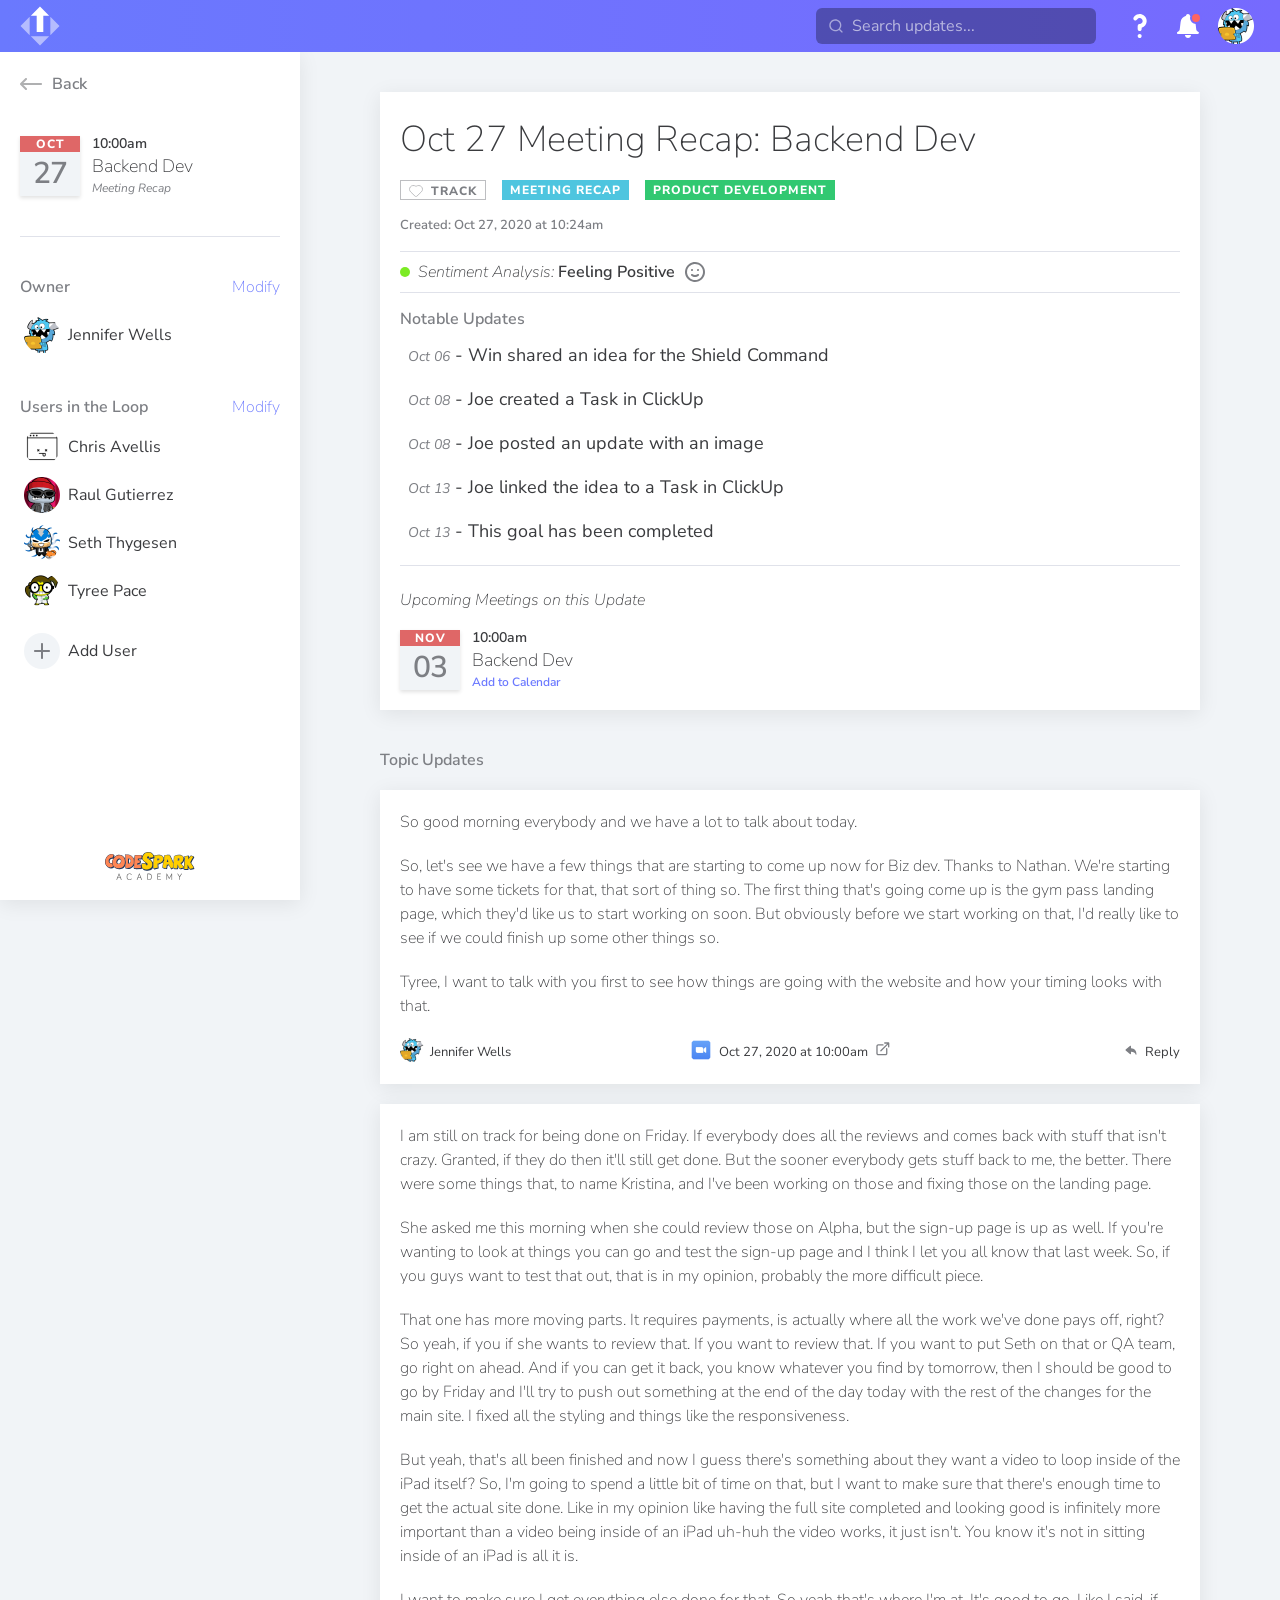
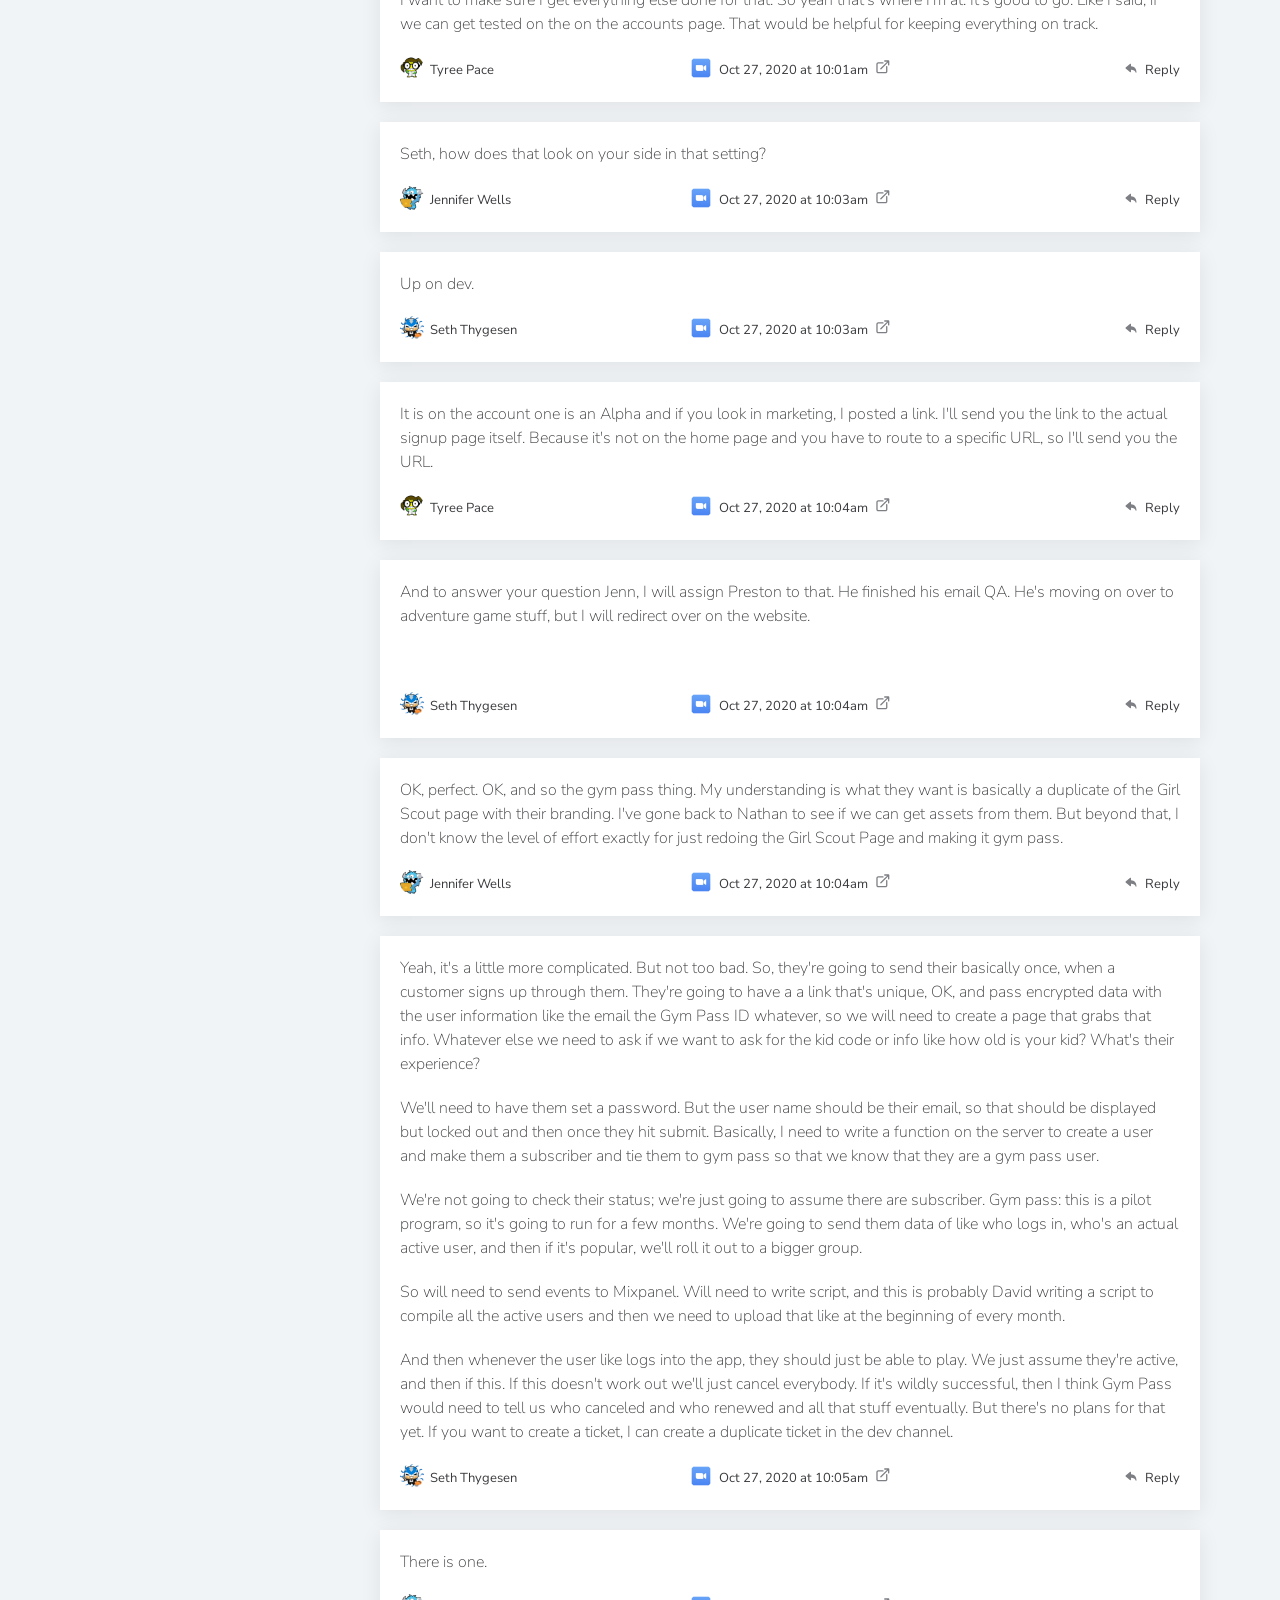
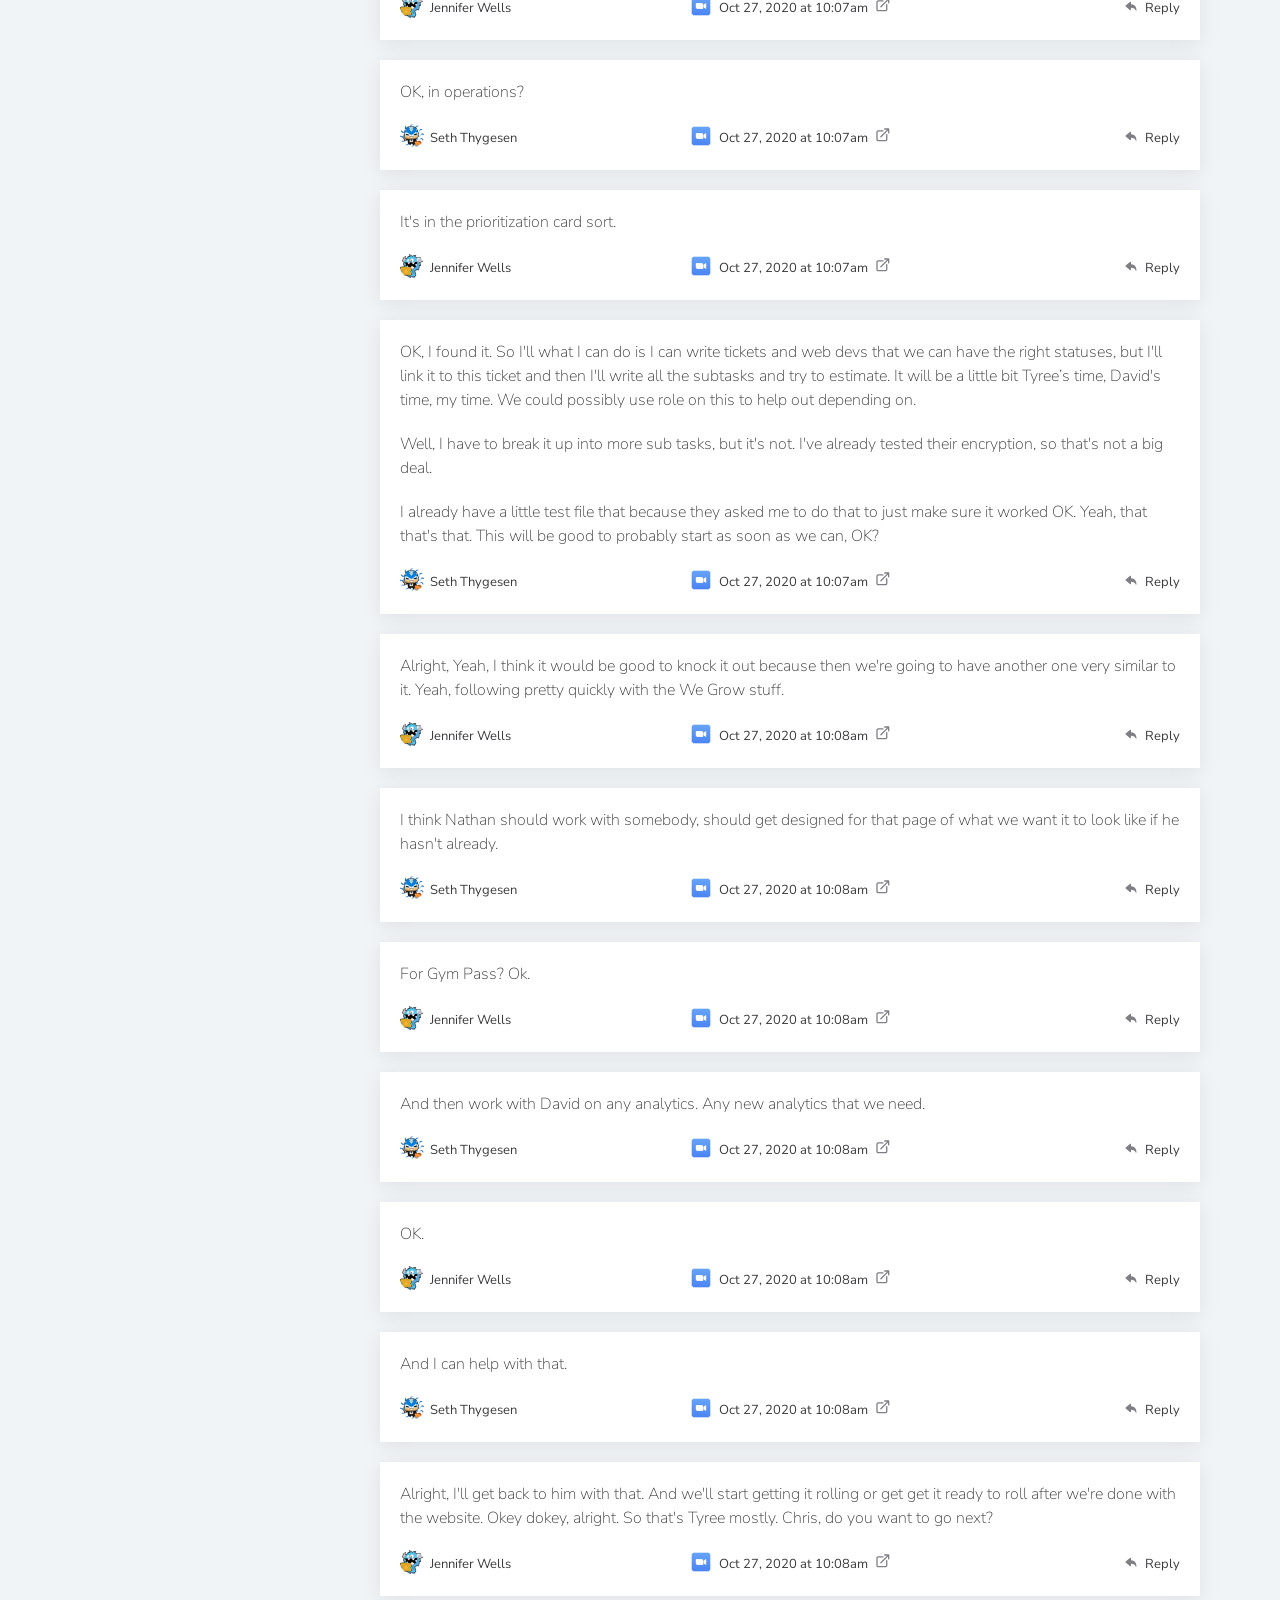
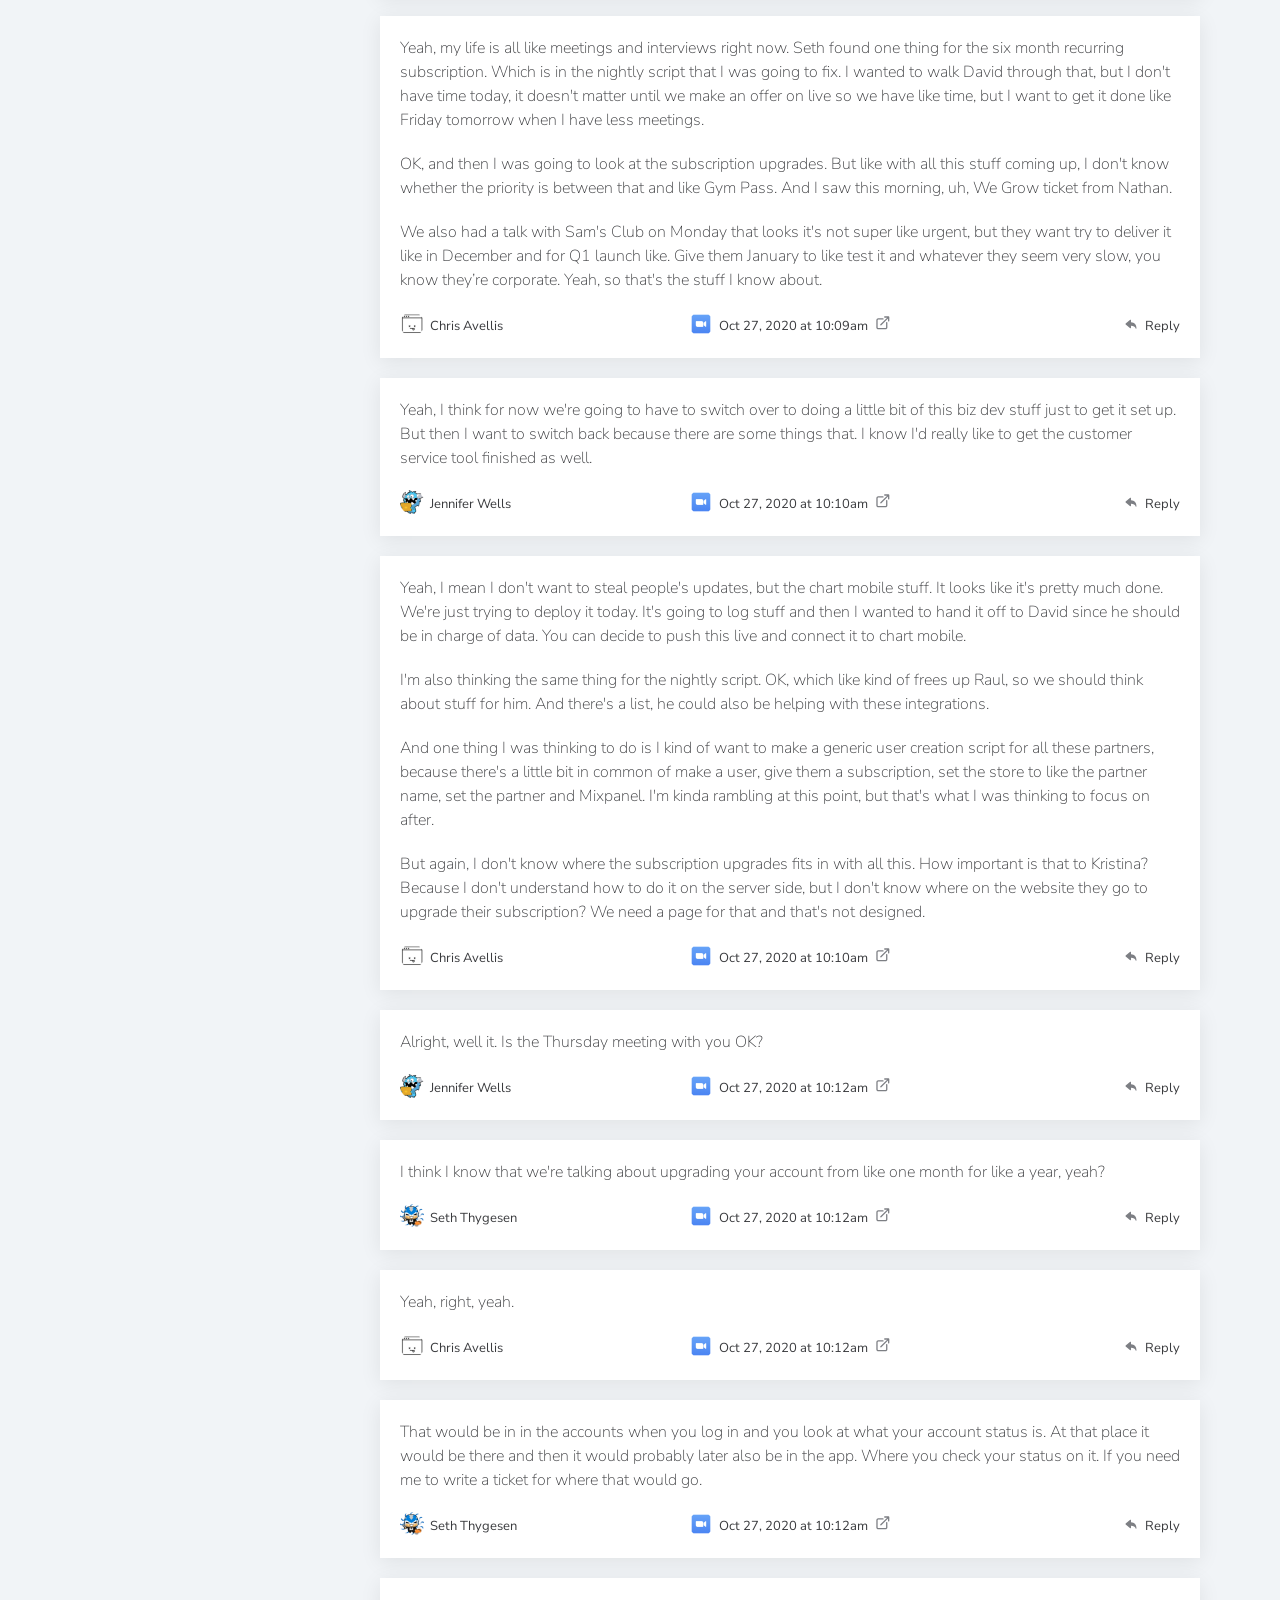
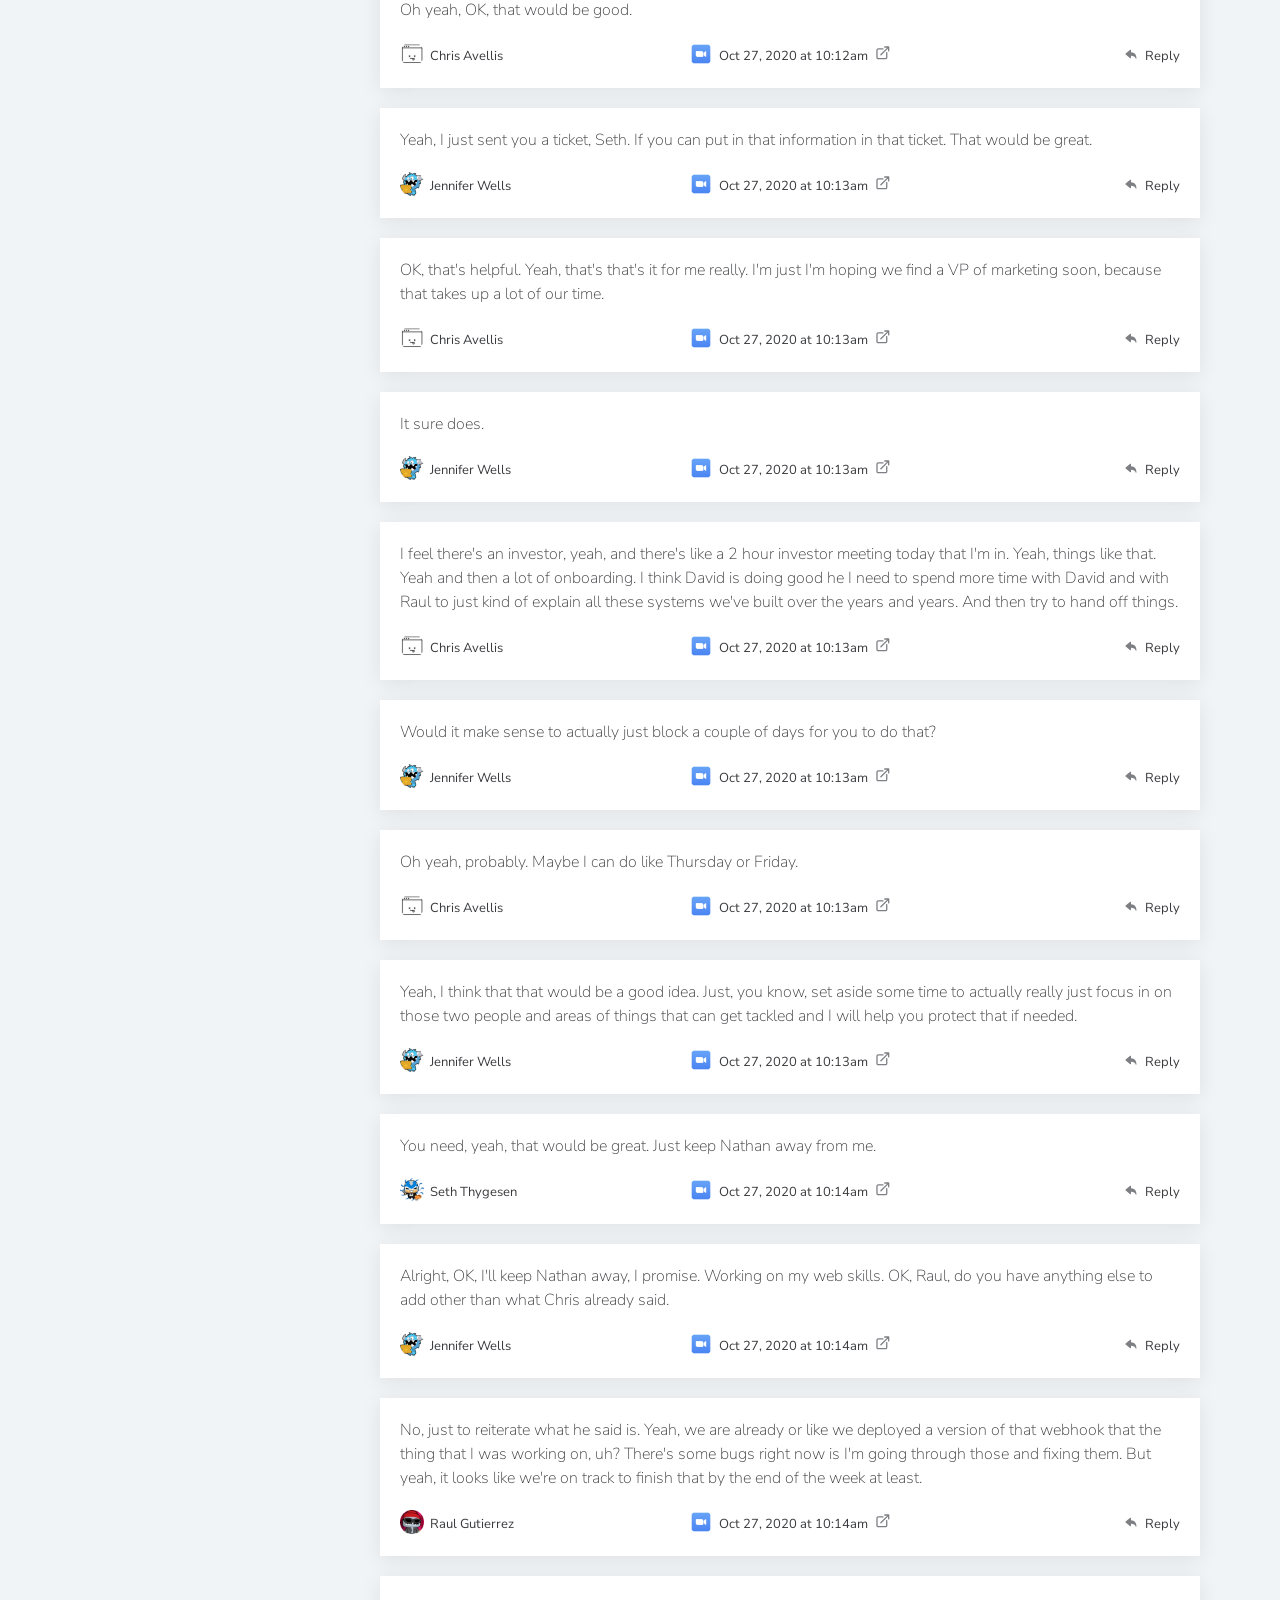
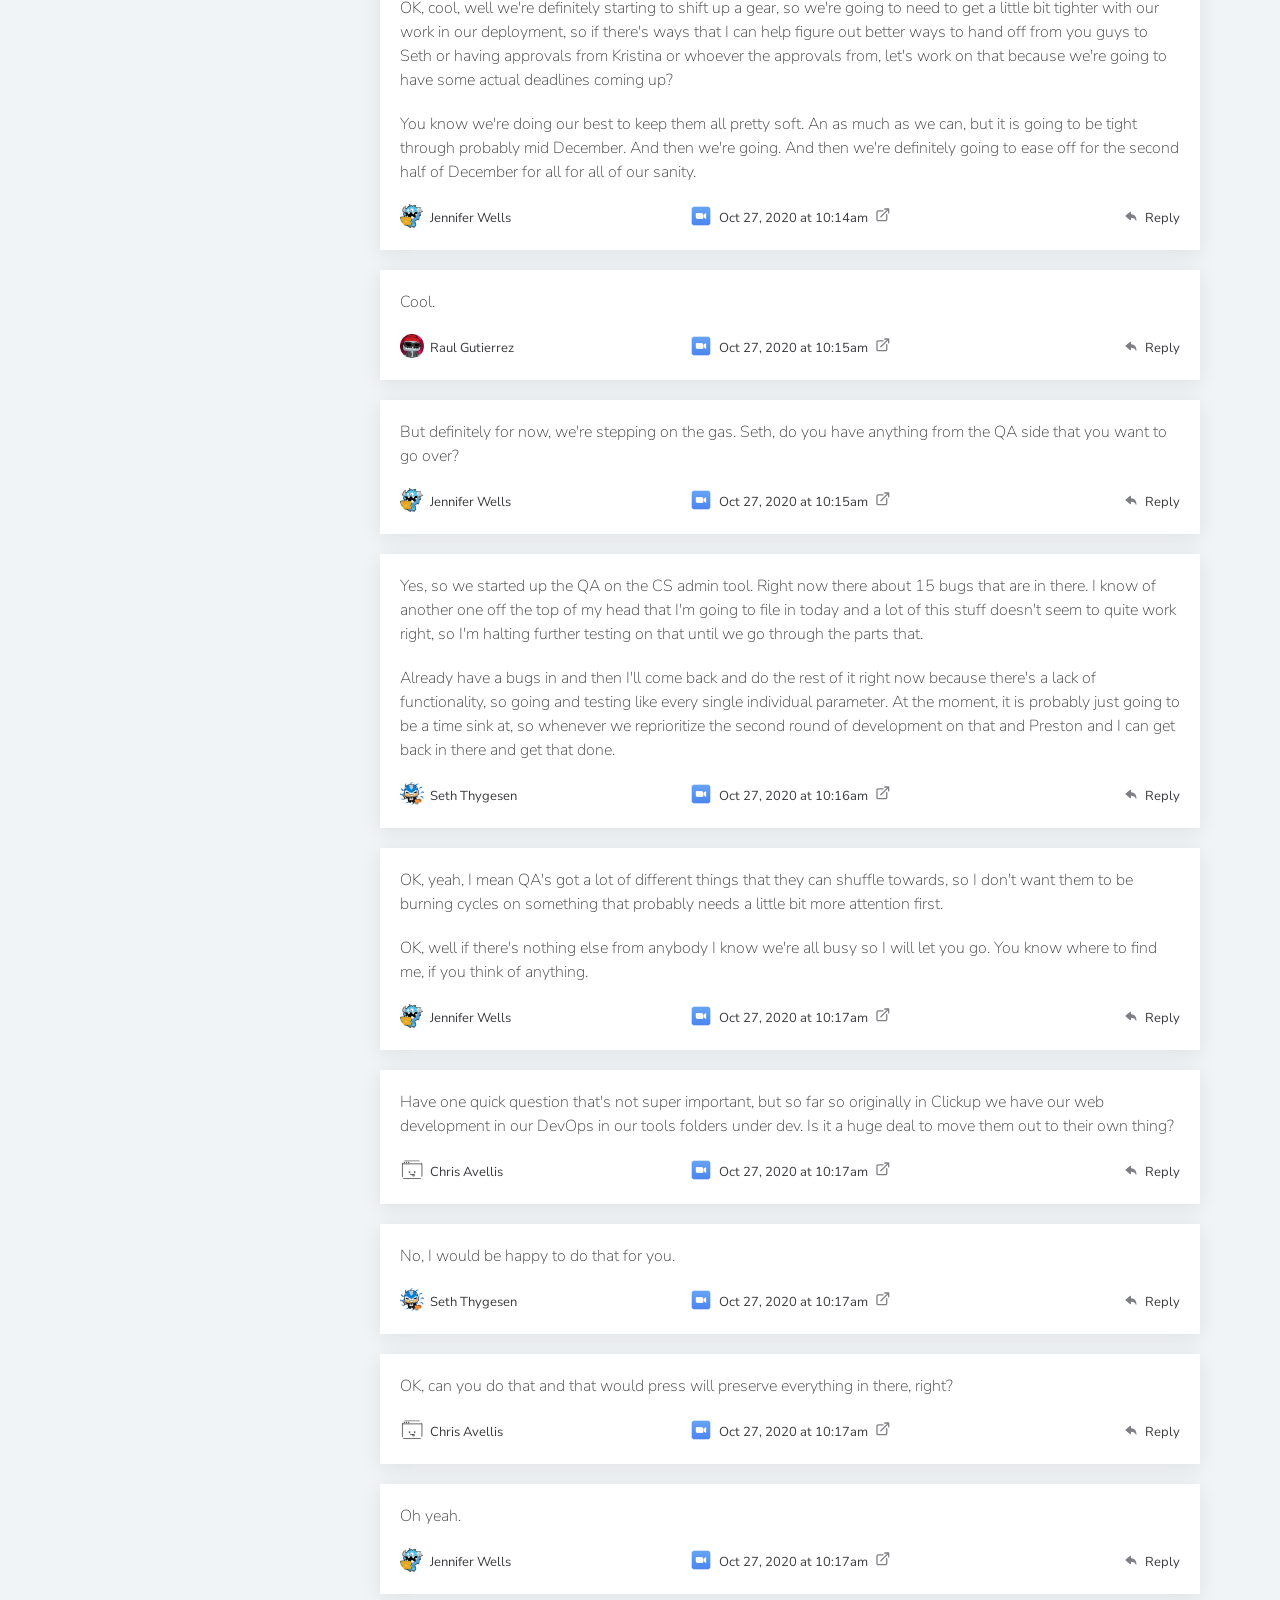
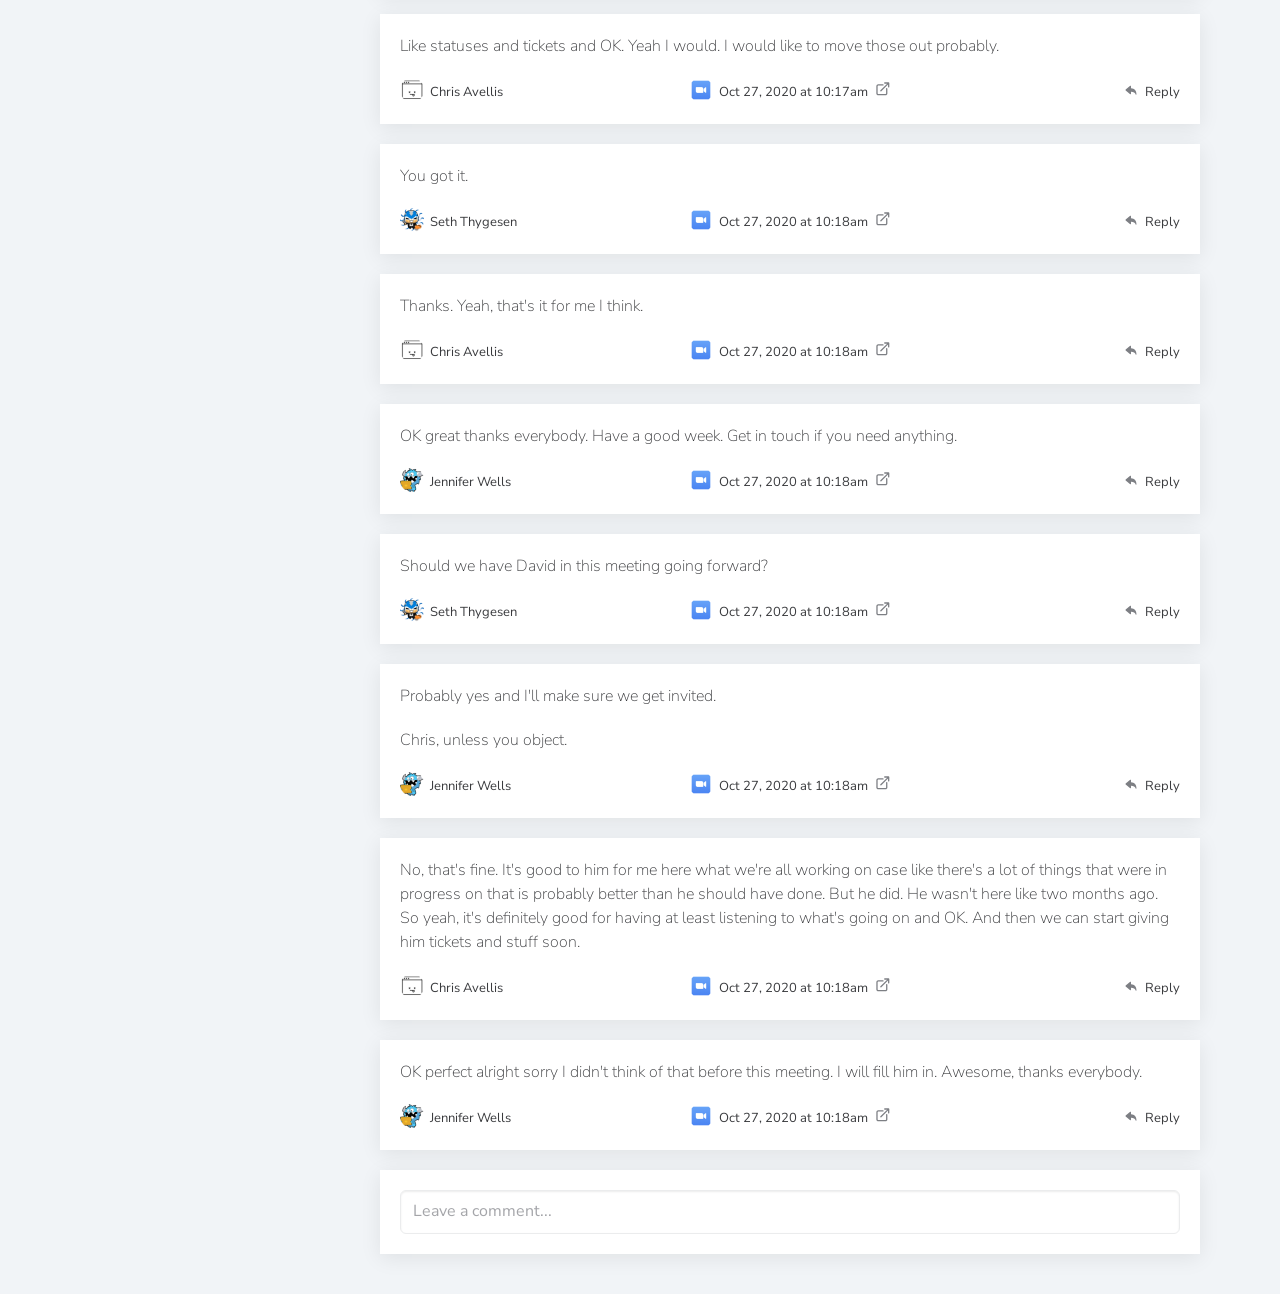
==== commit dbb75c22: "Logo" ====
--- a/index.html
+++ b/index.html
@@ -7,7 +7,7 @@
 </head>
 <body>
 	<header class="masthead">
-		<img src="assets/images/UpdateAI-logo.svg" class="logo">
+		<img src="assets/images/update-logo.svg" class="logo" alt="Update">
 		<div>
 			<input type="" name="Search" placeholder="Search updates...">
 			<ul>
